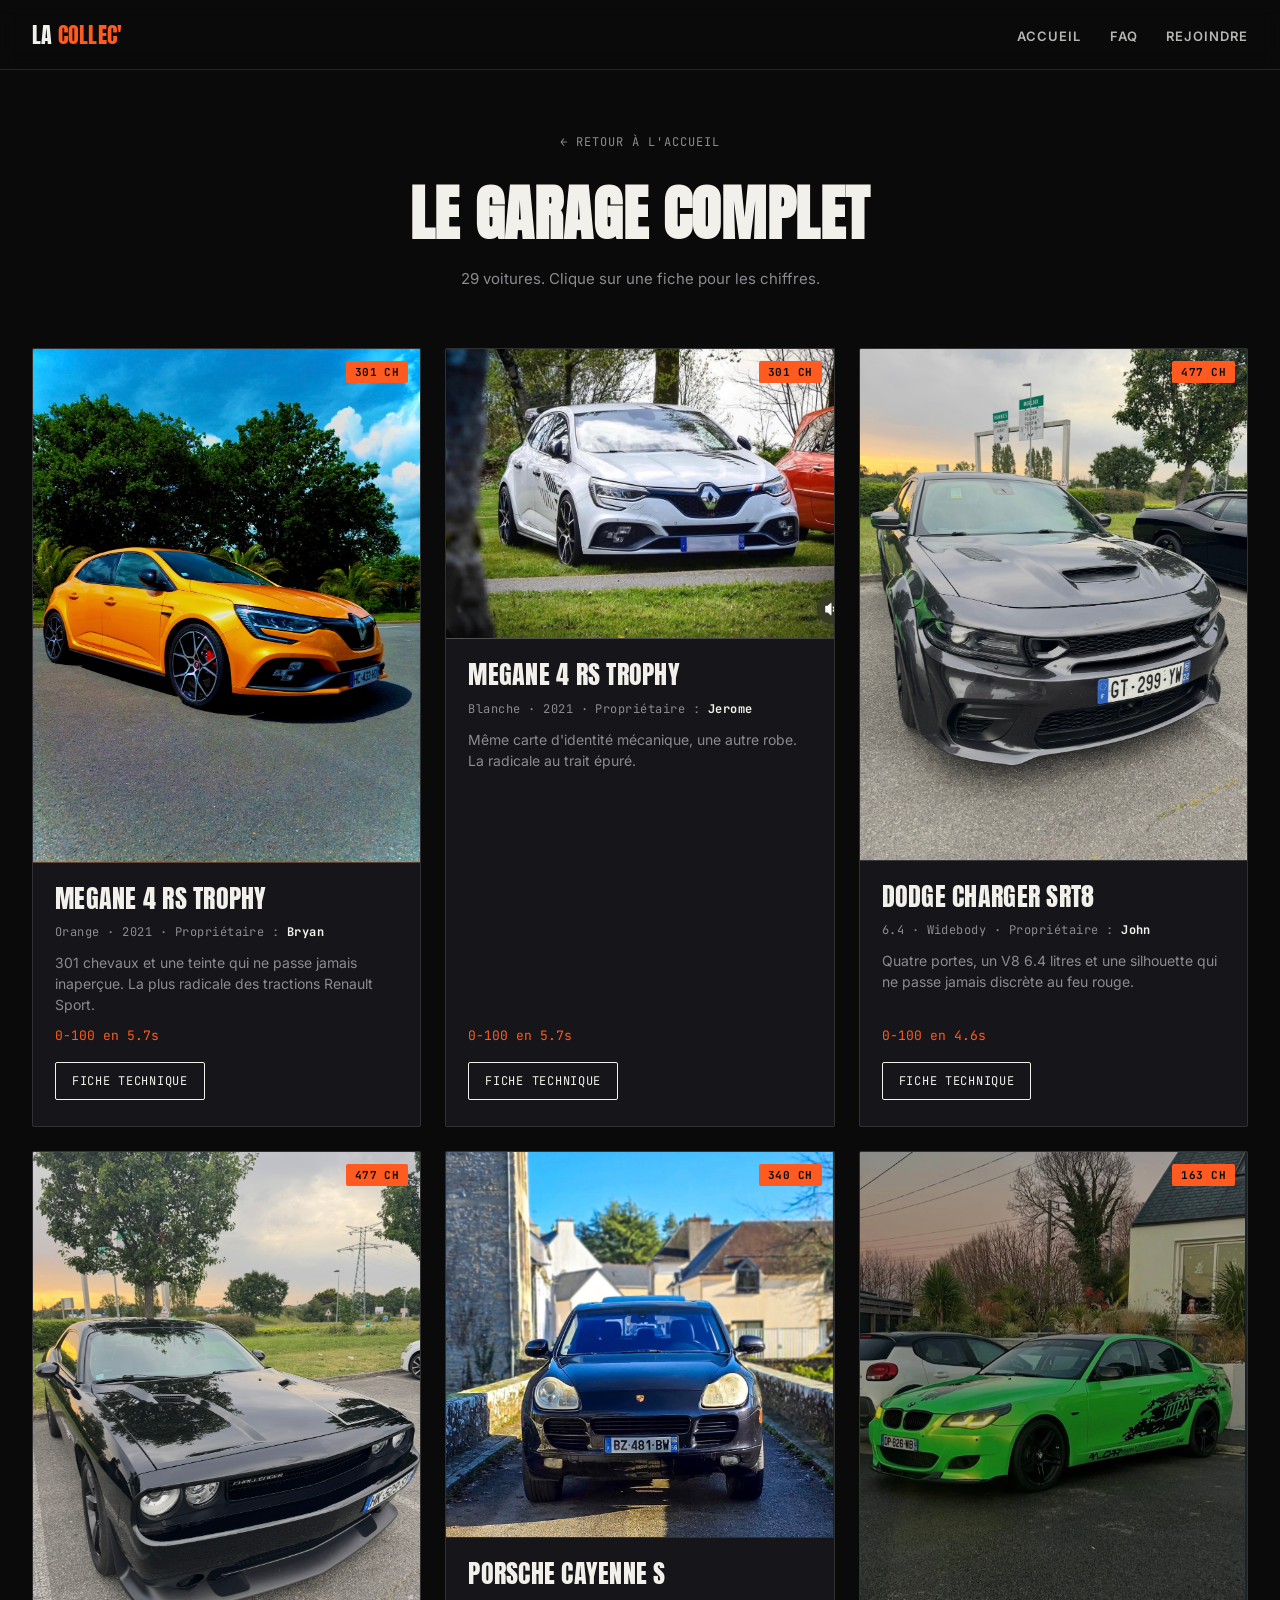
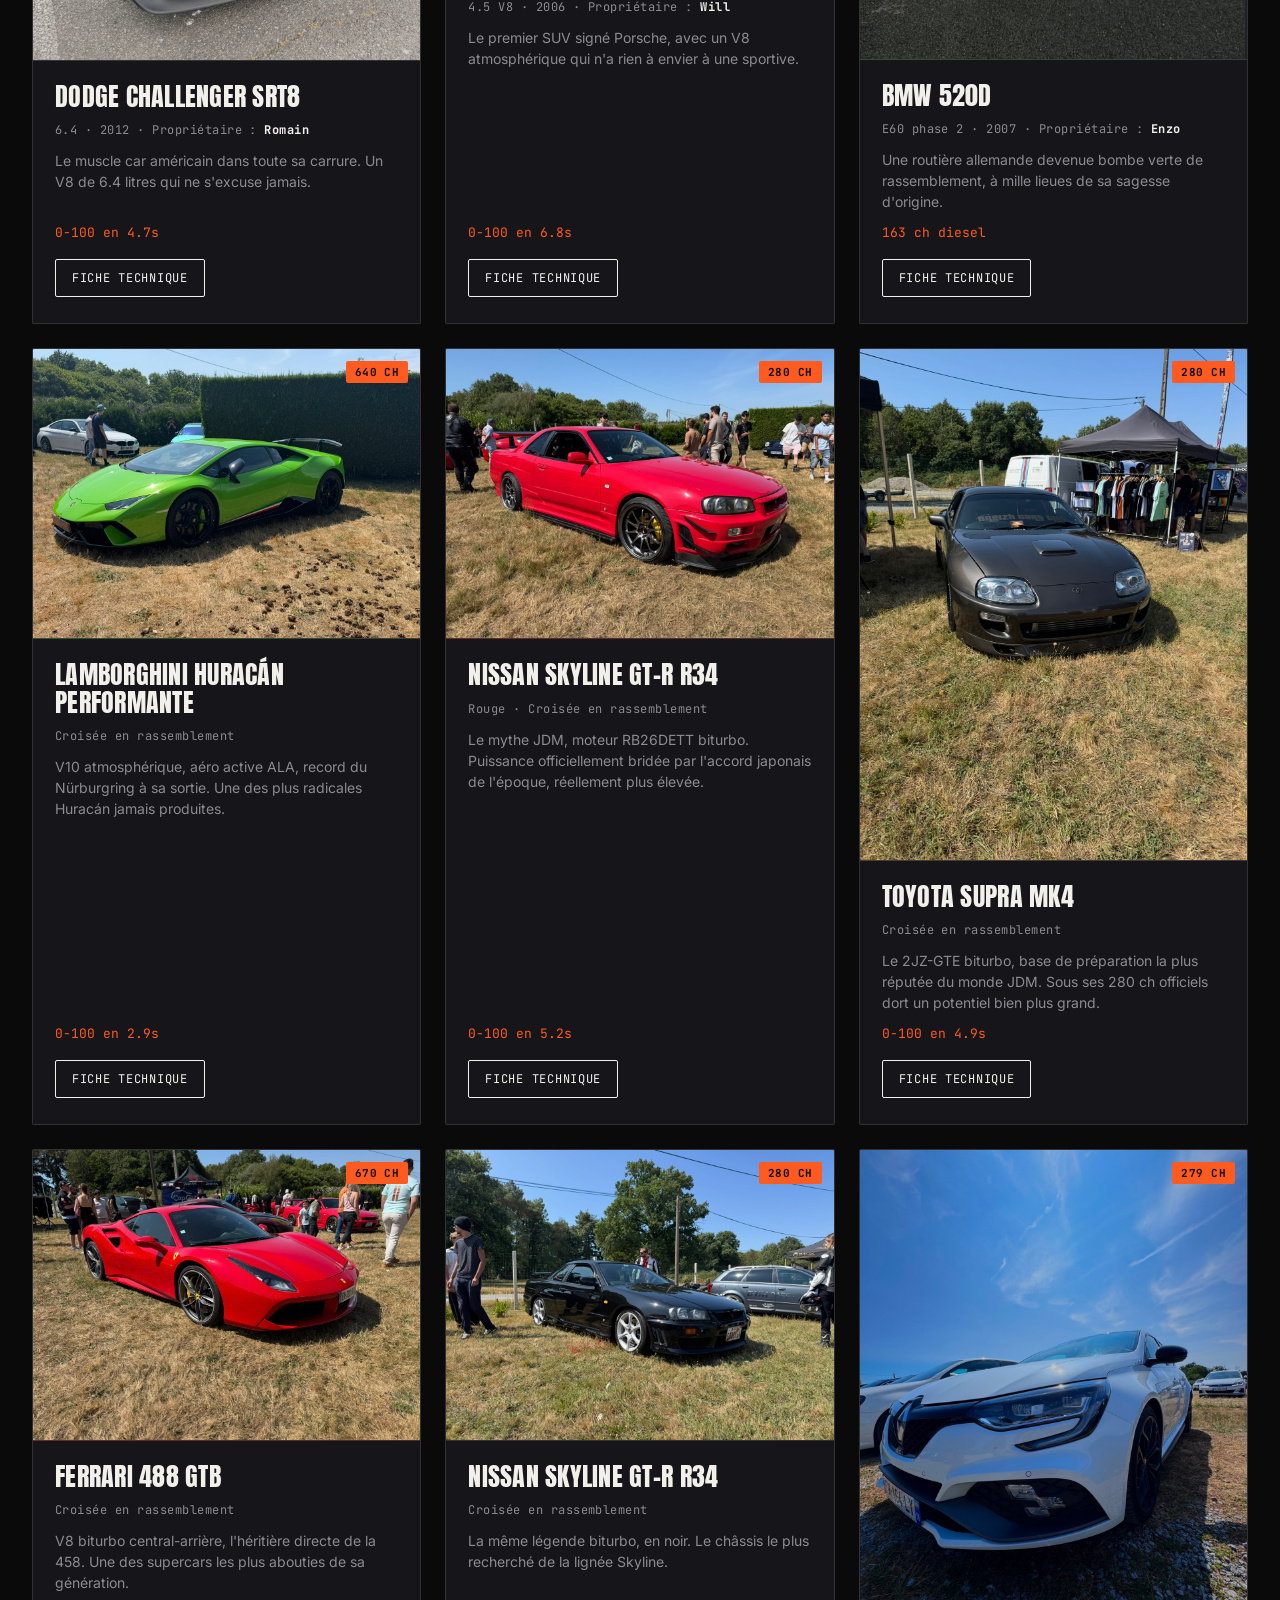
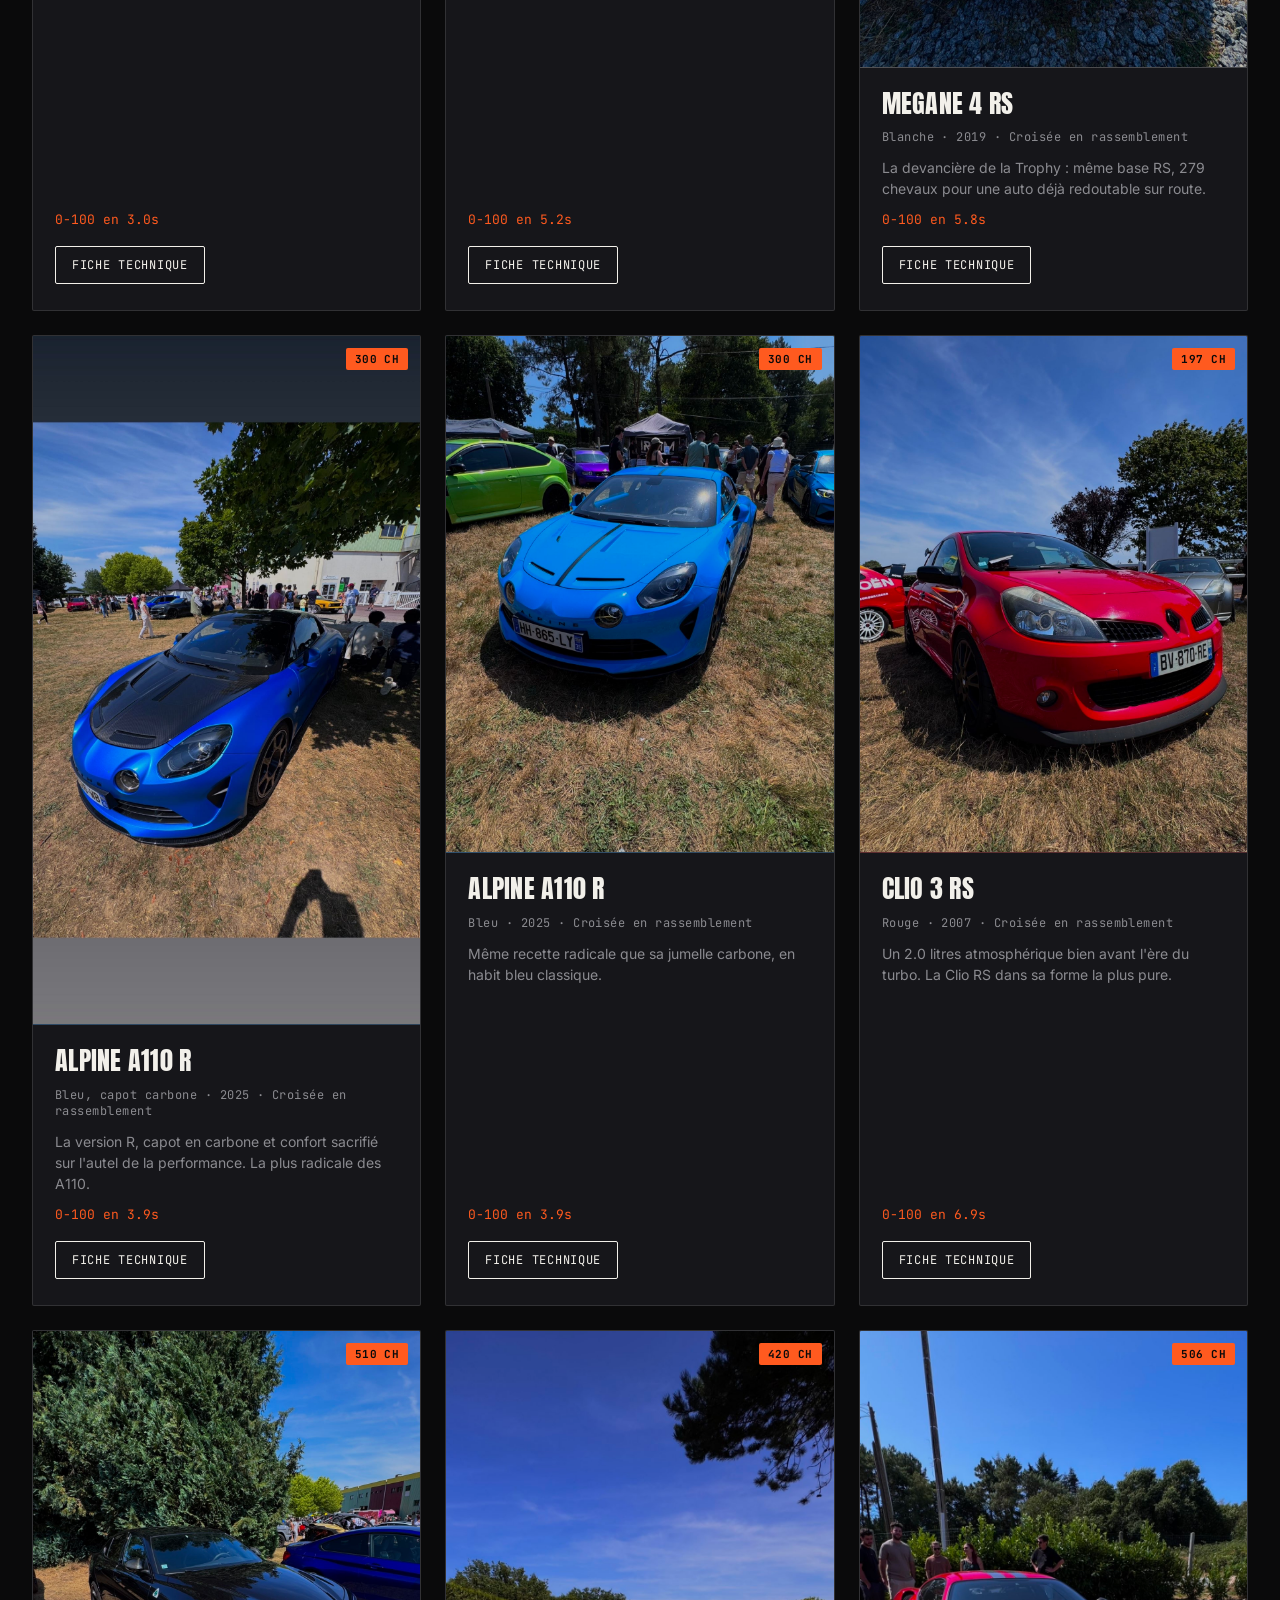
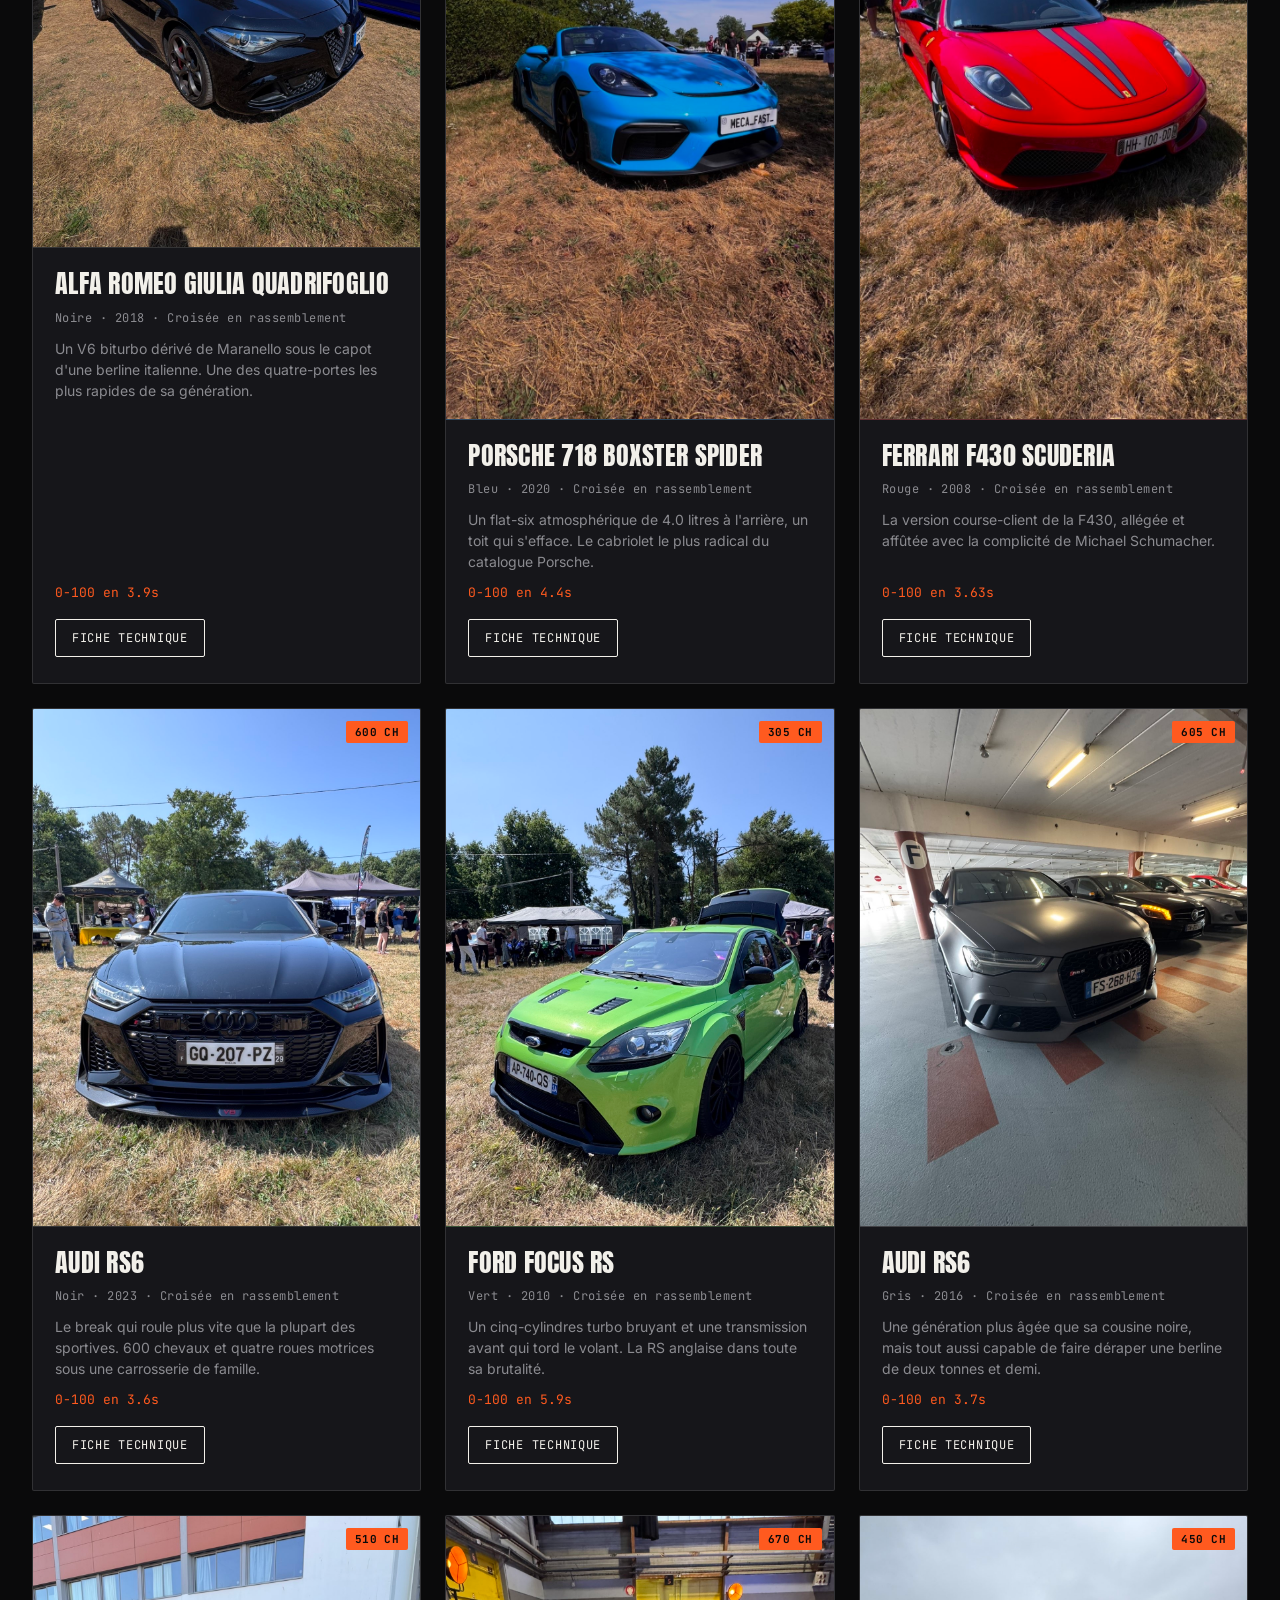
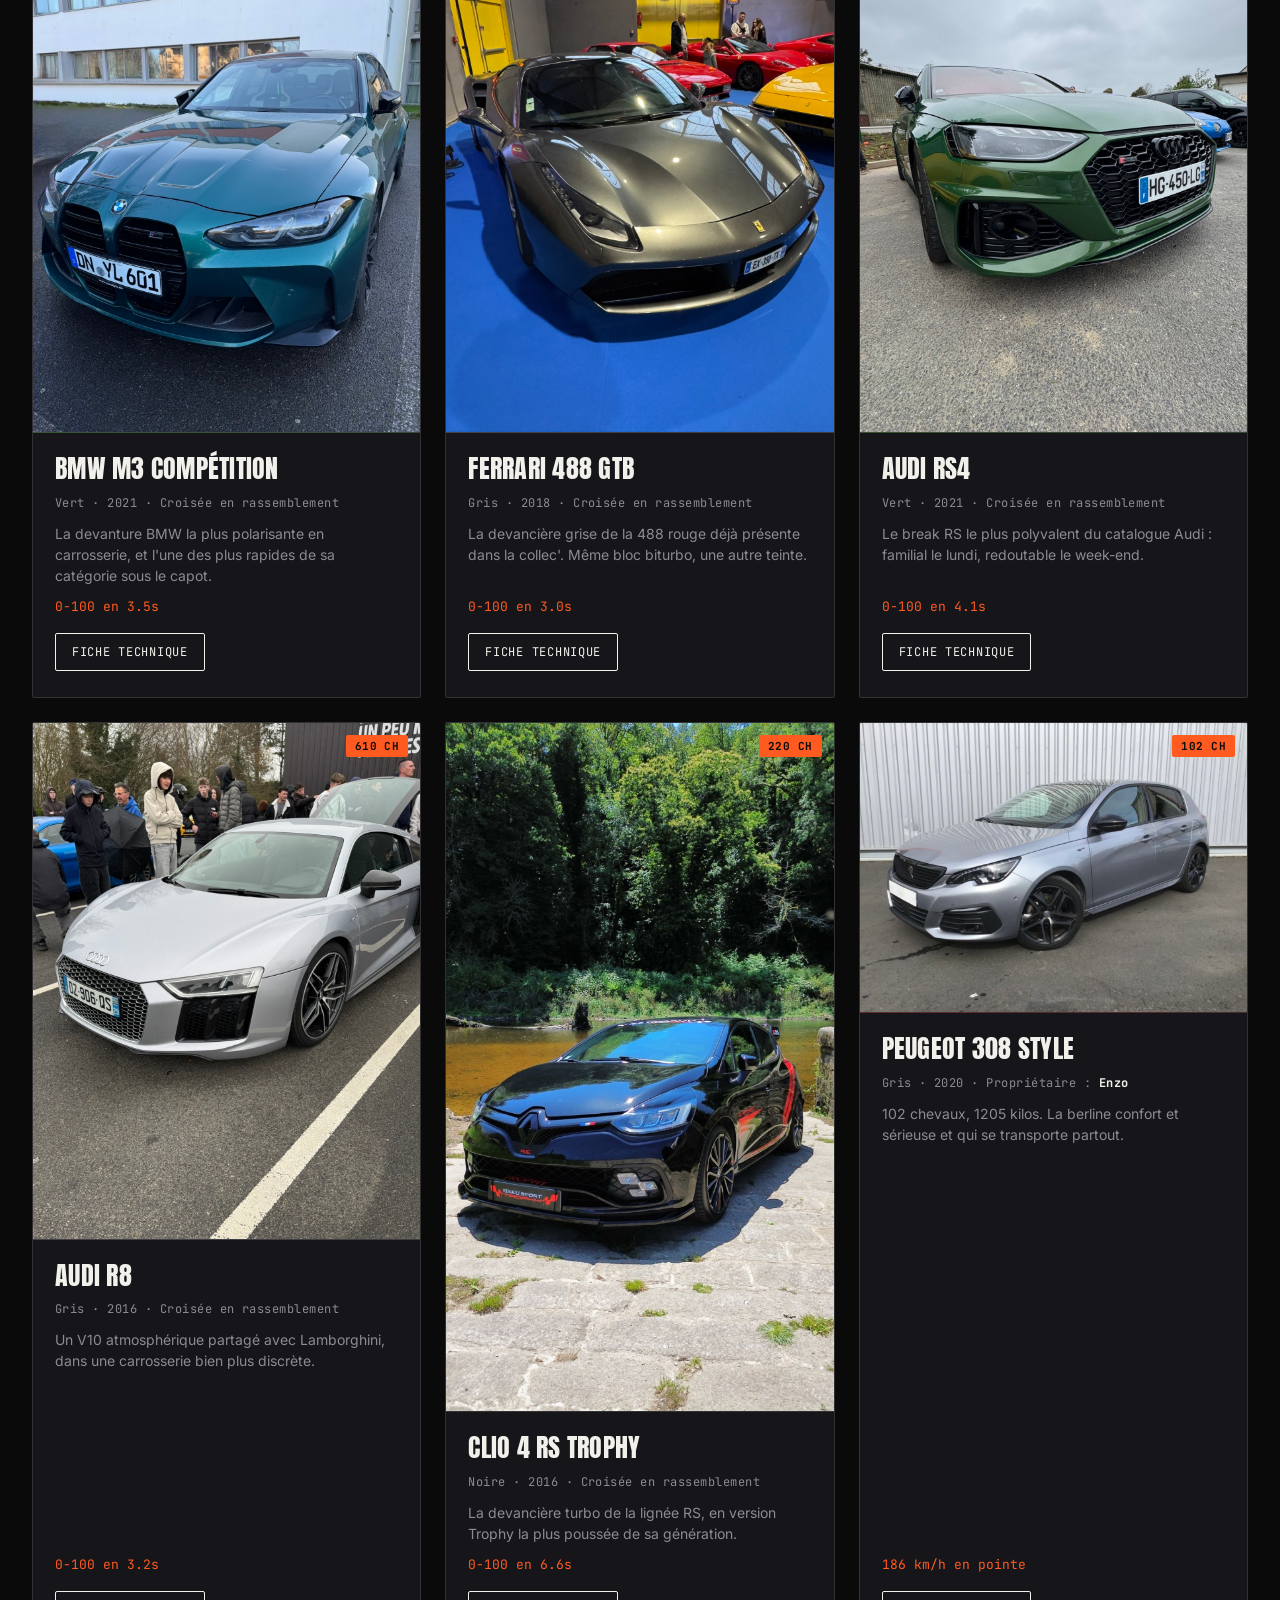
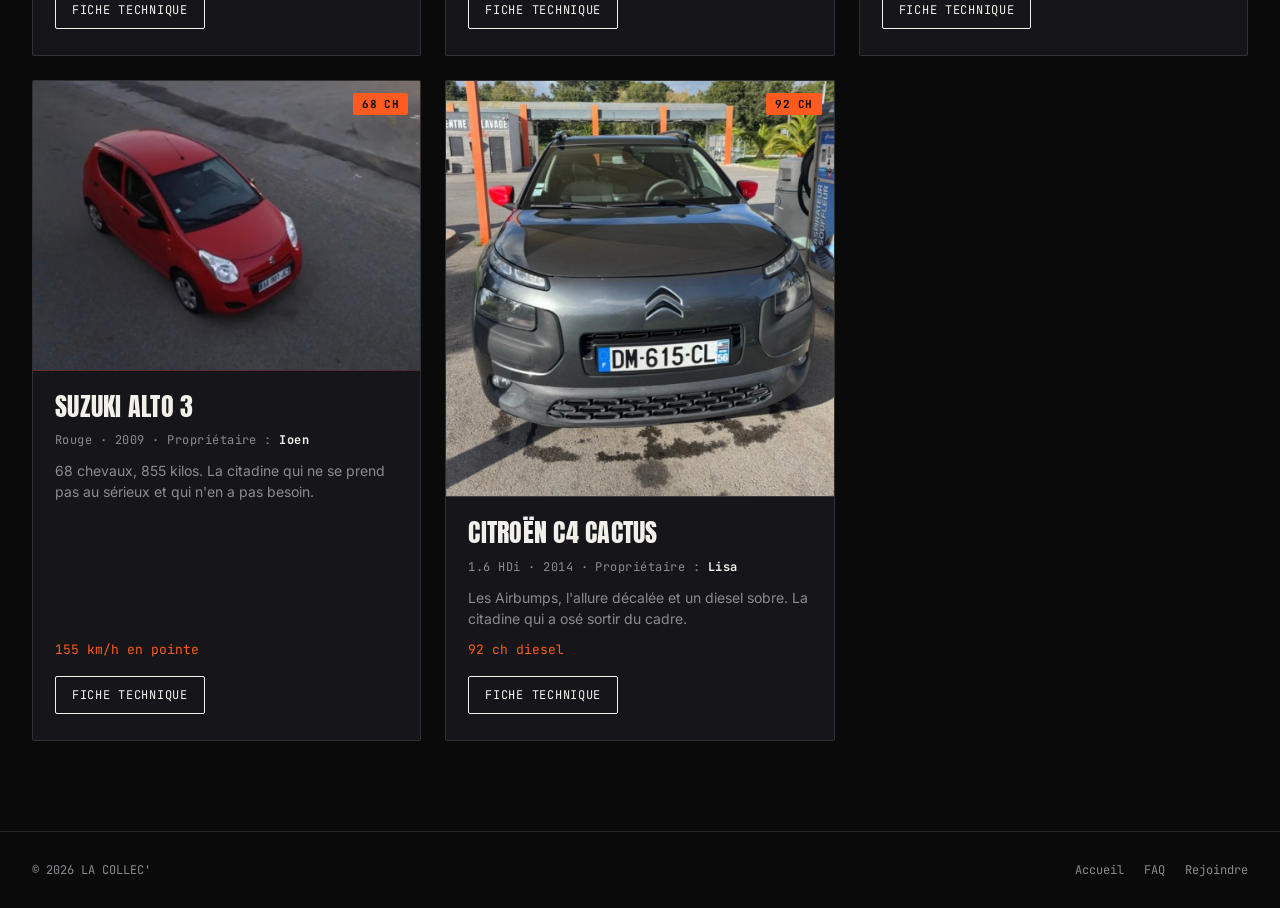
==== garage.html @ 105bc4f4 "Add files via upload" ====
<!DOCTYPE html>
<html lang="fr">
<head>
<meta charset="UTF-8">
<meta name="viewport" content="width=device-width, initial-scale=1.0">
<title>LA COLLEC' — Garage complet</title>
<style>
  @import url('https://fonts.googleapis.com/css2?family=Anton&family=Inter:wght@400;500;600;700;800&family=JetBrains+Mono:wght@400;600;700&display=swap');

  :root{
    --asphalt:#0a0a0b; --surface:#16161a; --ivory:#f2f0ea; --muted:#8b8b90;
    --orange:#ff5a1f; --plate-blue:#1b3e8c; --line: rgba(242,240,234,0.12);
  }
  *{box-sizing:border-box; margin:0; padding:0;}
  html{ scroll-behavior:smooth; }
  body{ background:var(--asphalt); color:var(--ivory); font-family:'Inter', sans-serif; overflow-x:hidden; }
  ::selection{ background:var(--orange); color:var(--asphalt); }
  .mono{ font-family:'JetBrains Mono', monospace; }
  .display{ font-family:'Anton', sans-serif; text-transform:uppercase; letter-spacing:0.01em; }

  /* NAV */
  .lc-nav{ position:sticky; top:0; z-index:50; display:flex; align-items:center; justify-content:space-between;
    padding:18px 32px; background:rgba(10,10,11,0.7); backdrop-filter:blur(10px); border-bottom:1px solid var(--line); }
  .lc-logo{ font-size:22px; font-family:'Anton', sans-serif; text-transform:uppercase; }
  .lc-logo span{ color:var(--orange); }
  .lc-links{ display:flex; gap:28px; list-style:none; }
  .lc-links a{ color:var(--ivory); text-decoration:none; font-size:13px; letter-spacing:0.08em;
    text-transform:uppercase; font-weight:600; opacity:0.75; transition:opacity .2s; }
  .lc-links a:hover{ opacity:1; color:var(--orange); }
  @media (max-width:680px){ .lc-links{ display:none; } }

  .lc-page-head{ padding:60px 32px 20px; text-align:center; }
  .lc-back-link{ color:var(--muted); text-decoration:none; font-size:12px; letter-spacing:0.08em; text-transform:uppercase; }
  .lc-back-link:hover{ color:var(--orange); }
  .lc-page-head h2{ font-size:clamp(34px,6vw,60px); margin-top:18px; }
  .lc-page-head p{ color:var(--muted); margin-top:10px; font-size:15px; }

  /* GRILLE */
  .lc-grid{ display:grid; grid-template-columns:repeat(auto-fill, minmax(300px,1fr)); gap:24px;
    padding:40px 32px 90px; max-width:1400px; margin:0 auto; }
  .lc-car{ border:1px solid var(--line); border-radius:2px; background:var(--surface); position:relative;
    overflow:hidden; display:flex; flex-direction:column; }
  .lc-car-photo{ aspect-ratio:4/3; width:100%; position:relative; display:flex; align-items:center; justify-content:center;
    border-bottom:1px solid var(--line); background:linear-gradient(160deg, var(--tint, #232327), #0d0d0f 85%); }
  .lc-car-photo img{ width:100%; height:100%; object-fit:cover; display:block; pointer-events:none; }
  .lc-car-photo .lc-placeholder-icon{ opacity:0.35; width:34%; pointer-events:none; }
  .lc-car-photo .lc-photo-hint{ position:absolute; bottom:10px; left:10px; font-size:10px;
    font-family:'JetBrains Mono', monospace; letter-spacing:0.05em; color:rgba(242,240,234,0.45);
    background:rgba(0,0,0,0.4); padding:3px 7px; border-radius:2px; }
  .lc-car-badge{ position:absolute; top:12px; right:12px; font-family:'JetBrains Mono', monospace; font-size:11px;
    font-weight:700; background:var(--orange); color:var(--asphalt); padding:4px 9px; border-radius:2px; letter-spacing:0.04em; }
  .lc-car-body{ padding:22px 22px 26px; display:flex; flex-direction:column; gap:12px; flex:1; }
  .lc-car-name{ font-size:26px; line-height:1.05; }
  .lc-car-owner{ font-family:'JetBrains Mono', monospace; font-size:12px; color:var(--muted); letter-spacing:0.04em; }
  .lc-car-owner b{ color:var(--ivory); font-weight:700; }
  .lc-car-desc{ font-size:14px; color:var(--muted); line-height:1.5; flex:1; }
  .lc-car-stat{ font-family:'JetBrains Mono', monospace; font-size:13px; color:var(--orange); }
  .lc-car-btn{ margin-top:6px; align-self:flex-start; background:none; border:1px solid var(--ivory); color:var(--ivory);
    font-family:'JetBrains Mono', monospace; font-size:12px; letter-spacing:0.06em; padding:10px 16px; border-radius:2px;
    cursor:pointer; text-transform:uppercase; transition:all .2s; }
  .lc-car-btn:hover{ background:var(--orange); border-color:var(--orange); color:var(--asphalt); }

  /* FOOTER */
  .lc-footer{ padding:30px 32px; display:flex; justify-content:space-between; align-items:center;
    border-top:1px solid var(--line); font-size:12px; color:var(--muted); font-family:'JetBrains Mono', monospace;
    flex-wrap:wrap; gap:10px; }
  .lc-footer a{ color:var(--muted); text-decoration:none; }
  .lc-footer a:hover{ color:var(--orange); }
  .lc-footer-links{ display:flex; gap:20px; }

  /* MODAL = <dialog> natif */
  dialog.lc-modal{ position:fixed; top:50%; left:50%; transform:translate(-50%, -50%); margin:0;
    background:var(--ivory); color:var(--asphalt); width:min(460px, calc(100vw - 40px)); max-height:calc(100vh - 40px);
    overflow:hidden; border:none; border-radius:4px; padding:0; box-shadow:0 30px 80px rgba(0,0,0,0.5);
    font-family:'JetBrains Mono', monospace; }
  dialog.lc-modal::backdrop{ background:rgba(4,4,5,0.86); backdrop-filter:blur(4px); }
  .lc-modal-band{ background:var(--plate-blue); color:#fff; padding:10px 18px; display:flex; justify-content:space-between;
    align-items:center; font-size:11px; letter-spacing:0.08em; }
  .lc-modal-head{ padding:22px 22px 14px; border-bottom:2px dashed rgba(10,10,11,0.2); position:relative; }
  .lc-modal-head .lc-modal-name{ font-family:'Anton', sans-serif; text-transform:uppercase; font-size:26px; line-height:1.05; }
  .lc-modal-head .lc-modal-owner{ font-size:12px; margin-top:8px; color:rgba(10,10,11,0.6); }
  .lc-modal-head .lc-modal-owner b{ color:var(--asphalt); }
  .lc-modal-close{ position:absolute; top:14px; right:14px; background:none; border:none; font-size:22px;
    cursor:pointer; color:#fff; line-height:1; }
  .lc-modal-close-form{ position:absolute; top:0; right:0; margin:0; padding:0; }
  .lc-modal-specs{ padding:18px 22px 22px; display:flex; flex-direction:column; }
  .lc-spec-row{ display:flex; justify-content:space-between; padding:9px 0; border-bottom:1px solid rgba(10,10,11,0.12); font-size:13px; }
  .lc-spec-row span:first-child{ color:rgba(10,10,11,0.55); }
  .lc-spec-row span:last-child{ font-weight:700; text-align:right; }
  .lc-modal-stamp{ display:flex; align-items:center; gap:10px; padding:14px 22px 22px; font-size:10.5px;
    color:rgba(10,10,11,0.45); letter-spacing:0.06em; }
  .lc-modal-stamp .lc-seal{ width:38px; height:38px; border:2px solid var(--orange); border-radius:50%; display:flex;
    align-items:center; justify-content:center; color:var(--orange); font-size:9px; font-weight:700; text-align:center;
    flex-shrink:0; transform:rotate(-14deg); }
</style>
</head>
<body>

<nav class="lc-nav">
  <div class="lc-logo display">LA <span>COLLEC'</span></div>
  <ul class="lc-links">
    <li><a href="index.html">Accueil</a></li>
    <li><a href="index.html#faq">FAQ</a></li>
    <li><a href="index.html#join">Rejoindre</a></li>
  </ul>
</nav>

<div class="lc-page-head">
  <a href="index.html" class="lc-back-link mono">← Retour à l'accueil</a>
  <h2 class="display">Le garage complet</h2>
  <p>29 voitures. Clique sur une fiche pour les chiffres.</p>
</div>

<div class="lc-grid">

  <!--
    ========================================================================
    COMMENT AJOUTER UNE VOITURE :
    1. Sélectionne tout le bloc ci-dessous, de <div class="lc-car"> à </dialog> inclus
       (c'est le premier bloc, la Dodge Challenger).
    2. Colle-le n'importe où dans cette grille (avant ou après un autre bloc).
    3. Change le texte : nom, couleur/année, propriétaire (ou enlève la ligne
       "Propriétaire" si la voiture n'appartient à personne en particulier),
       description, chiffre clé, et toutes les lignes de la fiche technique.
    4. Donne un ID UNIQUE à la nouvelle <dialog> (ex: modal-ma-nouvelle-voiture)
       et mets à jour le "onclick" du bouton "Fiche technique" avec ce même ID.
    5. Choisis une couleur de fond (--tint) façon nuance de la teinte de la voiture,
       ex: --tint:#1a1a1c pour du noir, --tint:#4a1216 pour du rouge, etc.
    6. Pour la photo : convertis-la en base64 (par exemple sur un site comme base64-image.de,
       ou demande à Claude de le faire pour toi) et colle le résultat dans le src, comme ceci :
       <img src="[data-uri]" alt="Nom de la voiture" ...>
       Peu importe l'extension exacte (.jpg/.JPG/.png...), le site la retrouve seule.
    ========================================================================
  -->

  <div class="lc-car">
    <div class="lc-car-photo" style="--tint:#5a2a12">
      <img src="[data-uri]" alt="Megane 4 RS Trophy Orange" onerror="this.style.display='none'; this.nextElementSibling.style.display='block';">
      <svg class="lc-placeholder-icon" style="display:none" viewBox="0 0 64 40" fill="none" xmlns="http://www.w3.org/2000/svg">
        <path d="M4 26 L10 12 Q13 7 20 7 H44 Q51 7 54 12 L60 26 V32 H4 Z" stroke="#f2f0ea" stroke-width="2" fill="none"/>
        <circle cx="16" cy="32" r="5" stroke="#f2f0ea" stroke-width="2"/><circle cx="48" cy="32" r="5" stroke="#f2f0ea" stroke-width="2"/>
      </svg>
      <div class="lc-car-badge">301 CH</div>
    </div>
    <div class="lc-car-body">
      <div class="lc-car-name display">Megane 4 RS Trophy</div>
      <div class="lc-car-owner mono">Orange · 2021 · Propriétaire : <b>Bryan</b></div>
      <div class="lc-car-desc">301 chevaux et une teinte qui ne passe jamais inaperçue. La plus radicale des tractions Renault Sport.</div>
      <div class="lc-car-stat">0-100 en 5.7s</div>
      <button class="lc-car-btn" onclick="document.getElementById('modal-megane-orange').showModal()">Fiche technique</button>
    </div>
  </div>
  <dialog class="lc-modal" id="modal-megane-orange">
    <div class="lc-modal-band"><span>LA COLLEC' · FICHE</span><span>301 CH</span></div>
    <div class="lc-modal-head">
      <form method="dialog" class="lc-modal-close-form"><button class="lc-modal-close" type="submit">&times;</button></form>
      <div class="lc-modal-name">Megane 4 RS Trophy</div>
      <div class="lc-modal-owner">Orange · 2021 — Propriétaire : <b>Bryan</b></div>
    </div>
    <div class="lc-modal-specs">
      <div class="lc-spec-row"><span>Moteur</span><span>1.8L TCe turbo</span></div>
      <div class="lc-spec-row"><span>Puissance</span><span>301 ch</span></div>
      <div class="lc-spec-row"><span>Couple</span><span>420 Nm</span></div>
      <div class="lc-spec-row"><span>0-100 km/h</span><span>5.7 s</span></div>
      <div class="lc-spec-row"><span>Vitesse max</span><span>260 km/h</span></div>
      <div class="lc-spec-row"><span>Poids</span><span>1419 kg</span></div>
      <div class="lc-spec-row"><span>Boîte</span><span>EDC / manuelle</span></div>
      <div class="lc-spec-row"><span>Génération</span><span>4ᵉ gen, phase 2</span></div>
    </div>
    <div class="lc-modal-stamp"><div class="lc-seal">LA<br>COLLEC'</div><span>Données indicatives, issues des fiches constructeur.</span></div>
  </dialog>

  <div class="lc-car">
    <div class="lc-car-photo" style="--tint:#3a3a3f">
      <img src="[data-uri]" alt="Megane 4 RS Trophy Blanche" onerror="this.style.display='none'; this.nextElementSibling.style.display='block';">
      <svg class="lc-placeholder-icon" style="display:none" viewBox="0 0 64 40" fill="none" xmlns="http://www.w3.org/2000/svg">
        <path d="M4 26 L10 12 Q13 7 20 7 H44 Q51 7 54 12 L60 26 V32 H4 Z" stroke="#f2f0ea" stroke-width="2" fill="none"/>
        <circle cx="16" cy="32" r="5" stroke="#f2f0ea" stroke-width="2"/><circle cx="48" cy="32" r="5" stroke="#f2f0ea" stroke-width="2"/>
      </svg>
      <div class="lc-car-badge">301 CH</div>
    </div>
    <div class="lc-car-body">
      <div class="lc-car-name display">Megane 4 RS Trophy</div>
      <div class="lc-car-owner mono">Blanche · 2021 · Propriétaire : <b>Jerome</b></div>
      <div class="lc-car-desc">Même carte d'identité mécanique, une autre robe. La radicale au trait épuré.</div>
      <div class="lc-car-stat">0-100 en 5.7s</div>
      <button class="lc-car-btn" onclick="document.getElementById('modal-megane-blanche').showModal()">Fiche technique</button>
    </div>
  </div>
  <dialog class="lc-modal" id="modal-megane-blanche">
    <div class="lc-modal-band"><span>LA COLLEC' · FICHE</span><span>301 CH</span></div>
    <div class="lc-modal-head">
      <form method="dialog" class="lc-modal-close-form"><button class="lc-modal-close" type="submit">&times;</button></form>
      <div class="lc-modal-name">Megane 4 RS Trophy</div>
      <div class="lc-modal-owner">Blanche · 2021 — Propriétaire : <b>Jerome</b></div>
    </div>
    <div class="lc-modal-specs">
      <div class="lc-spec-row"><span>Moteur</span><span>1.8L TCe turbo</span></div>
      <div class="lc-spec-row"><span>Puissance</span><span>301 ch</span></div>
      <div class="lc-spec-row"><span>Couple</span><span>420 Nm</span></div>
      <div class="lc-spec-row"><span>0-100 km/h</span><span>5.7 s</span></div>
      <div class="lc-spec-row"><span>Vitesse max</span><span>260 km/h</span></div>
      <div class="lc-spec-row"><span>Poids</span><span>1419 kg</span></div>
      <div class="lc-spec-row"><span>Boîte</span><span>EDC / manuelle</span></div>
      <div class="lc-spec-row"><span>Génération</span><span>4ᵉ gen, phase 2</span></div>
    </div>
    <div class="lc-modal-stamp"><div class="lc-seal">LA<br>COLLEC'</div><span>Données indicatives, issues des fiches constructeur.</span></div>
  </dialog>

  <div class="lc-car">
    <div class="lc-car-photo" style="--tint:#202024">
      <img src="[data-uri]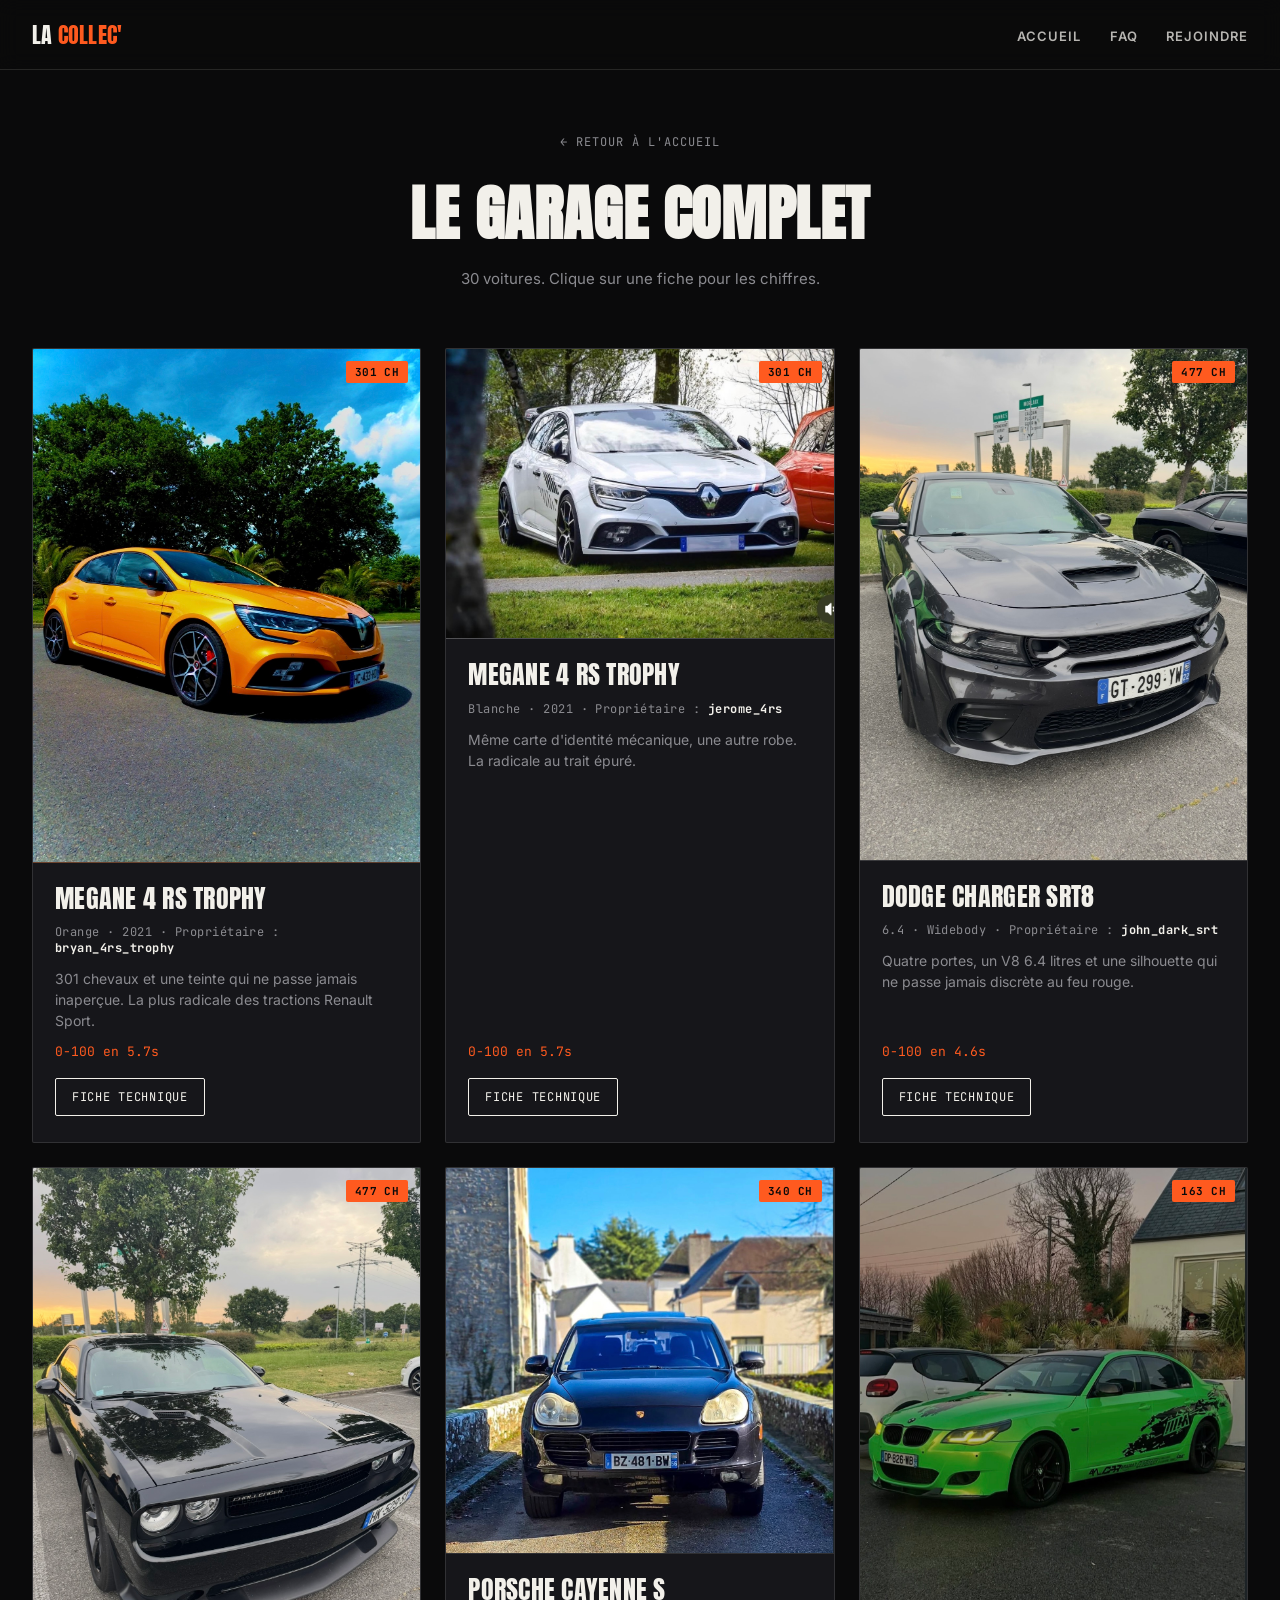
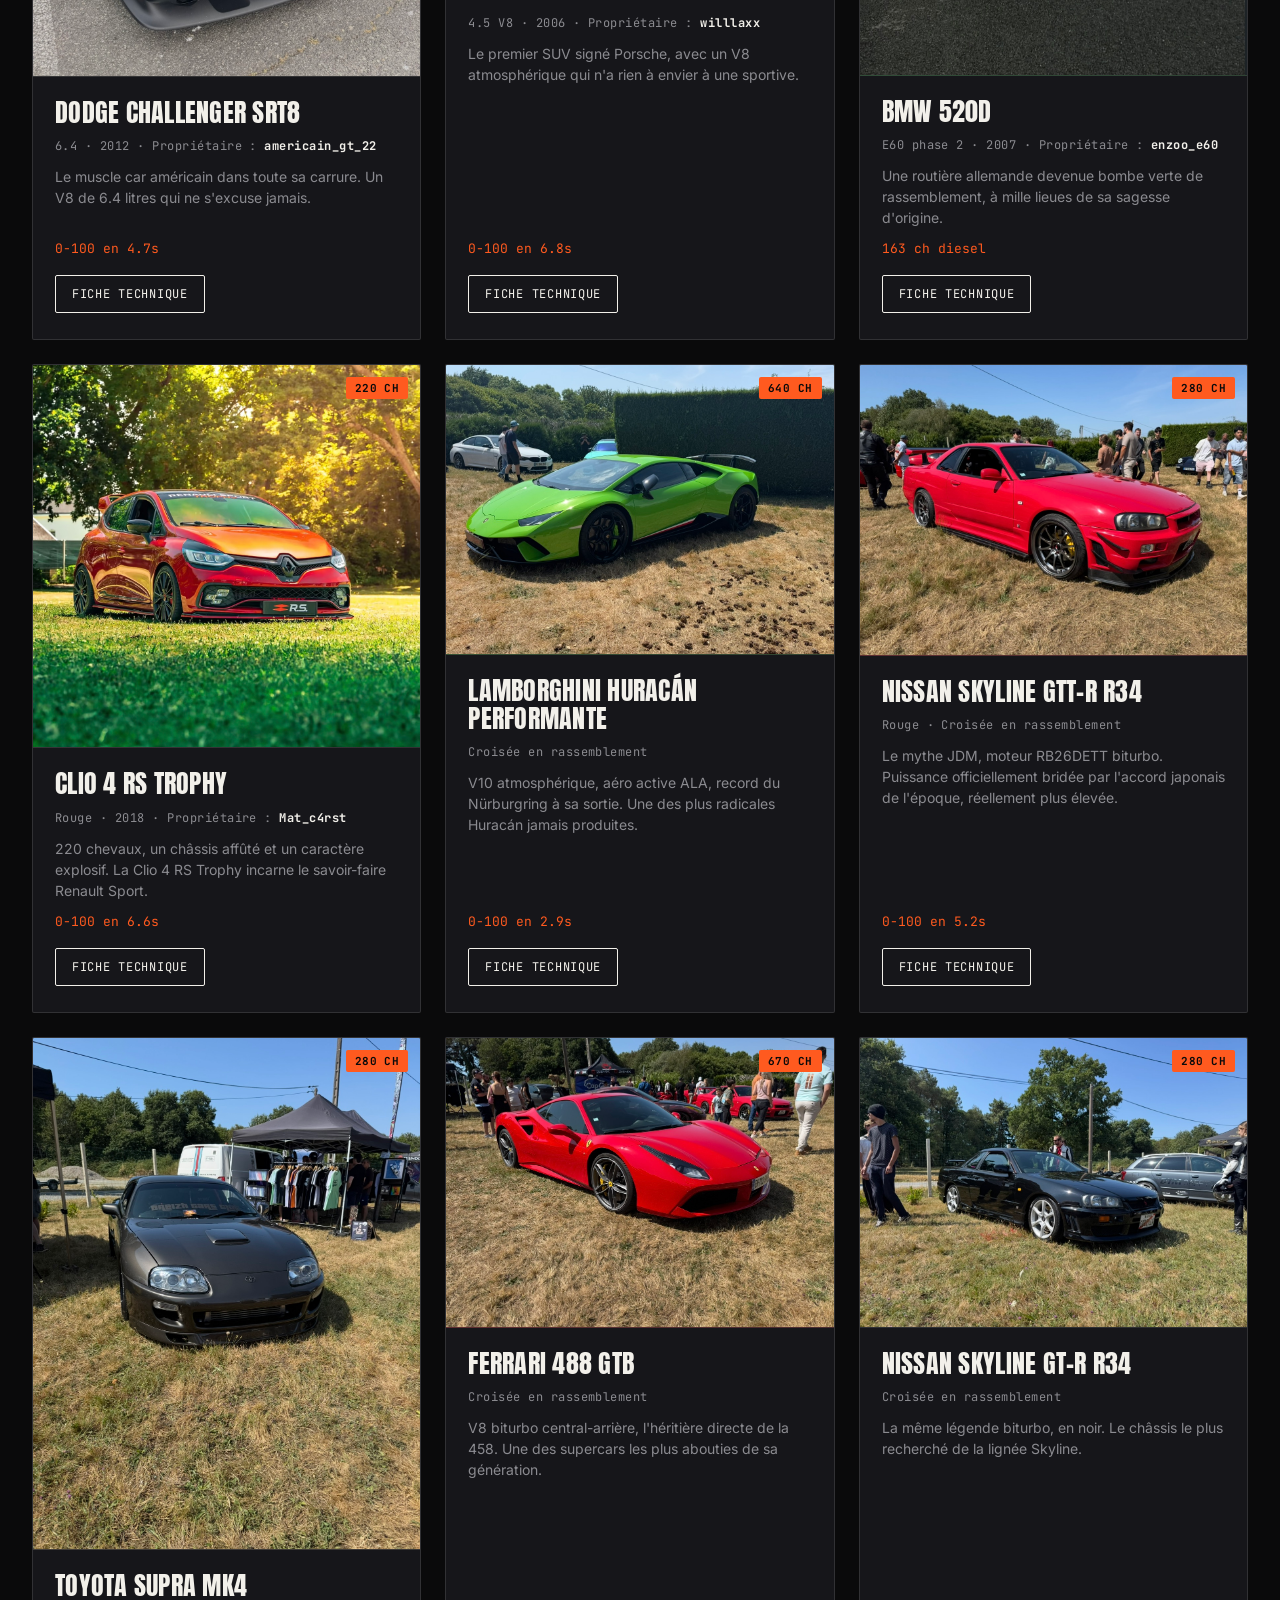
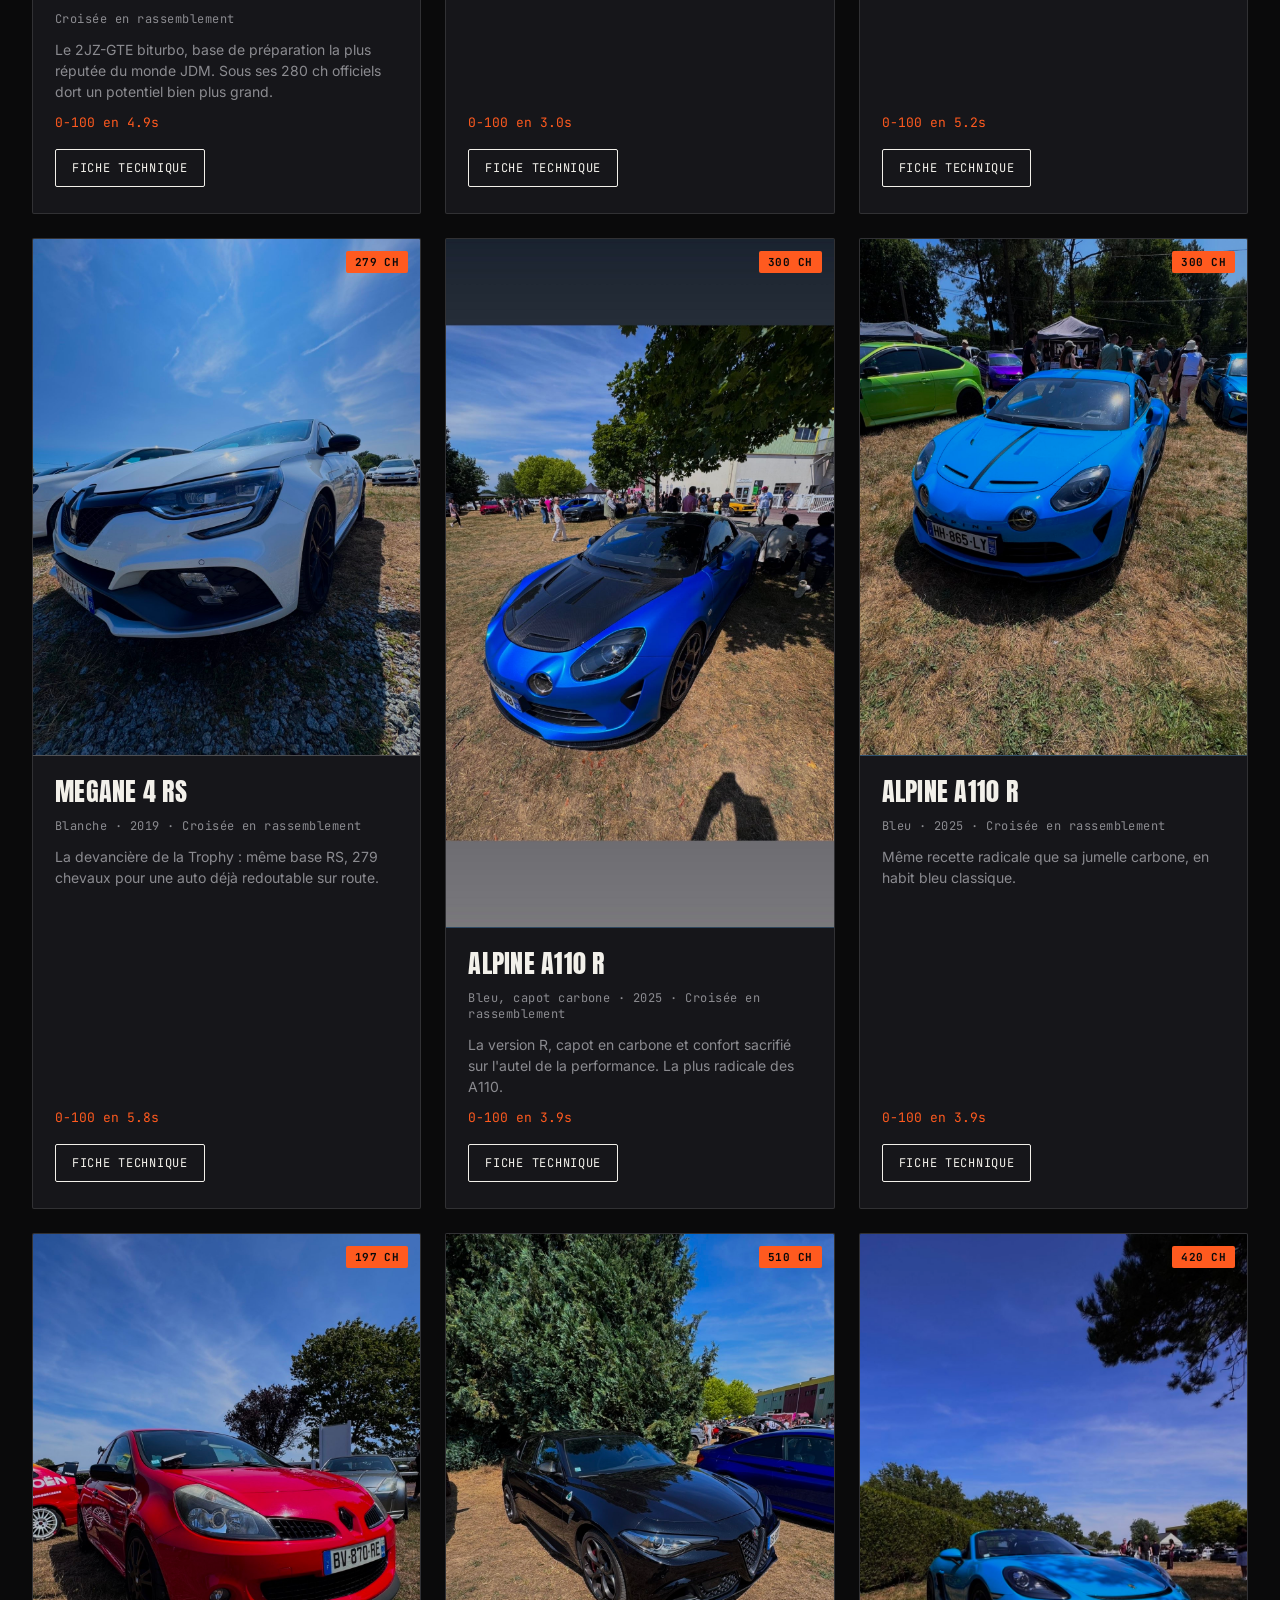
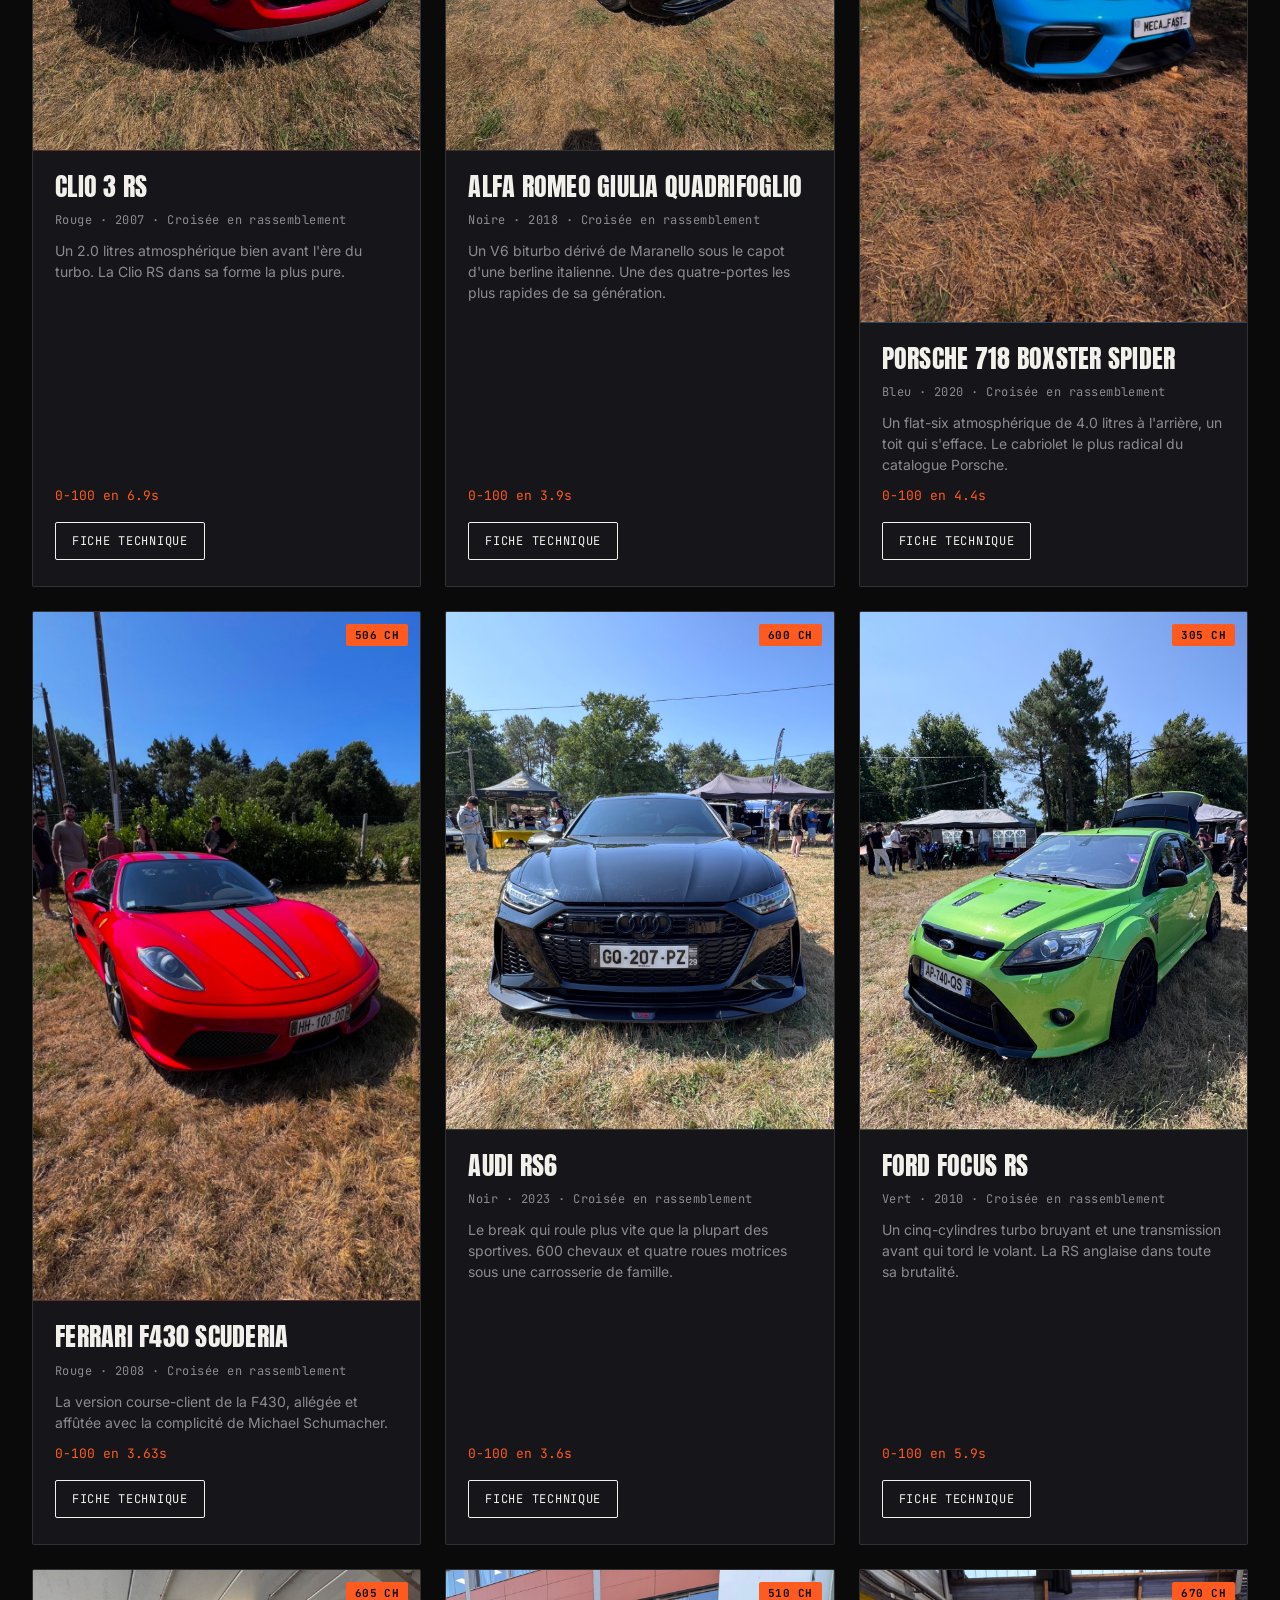
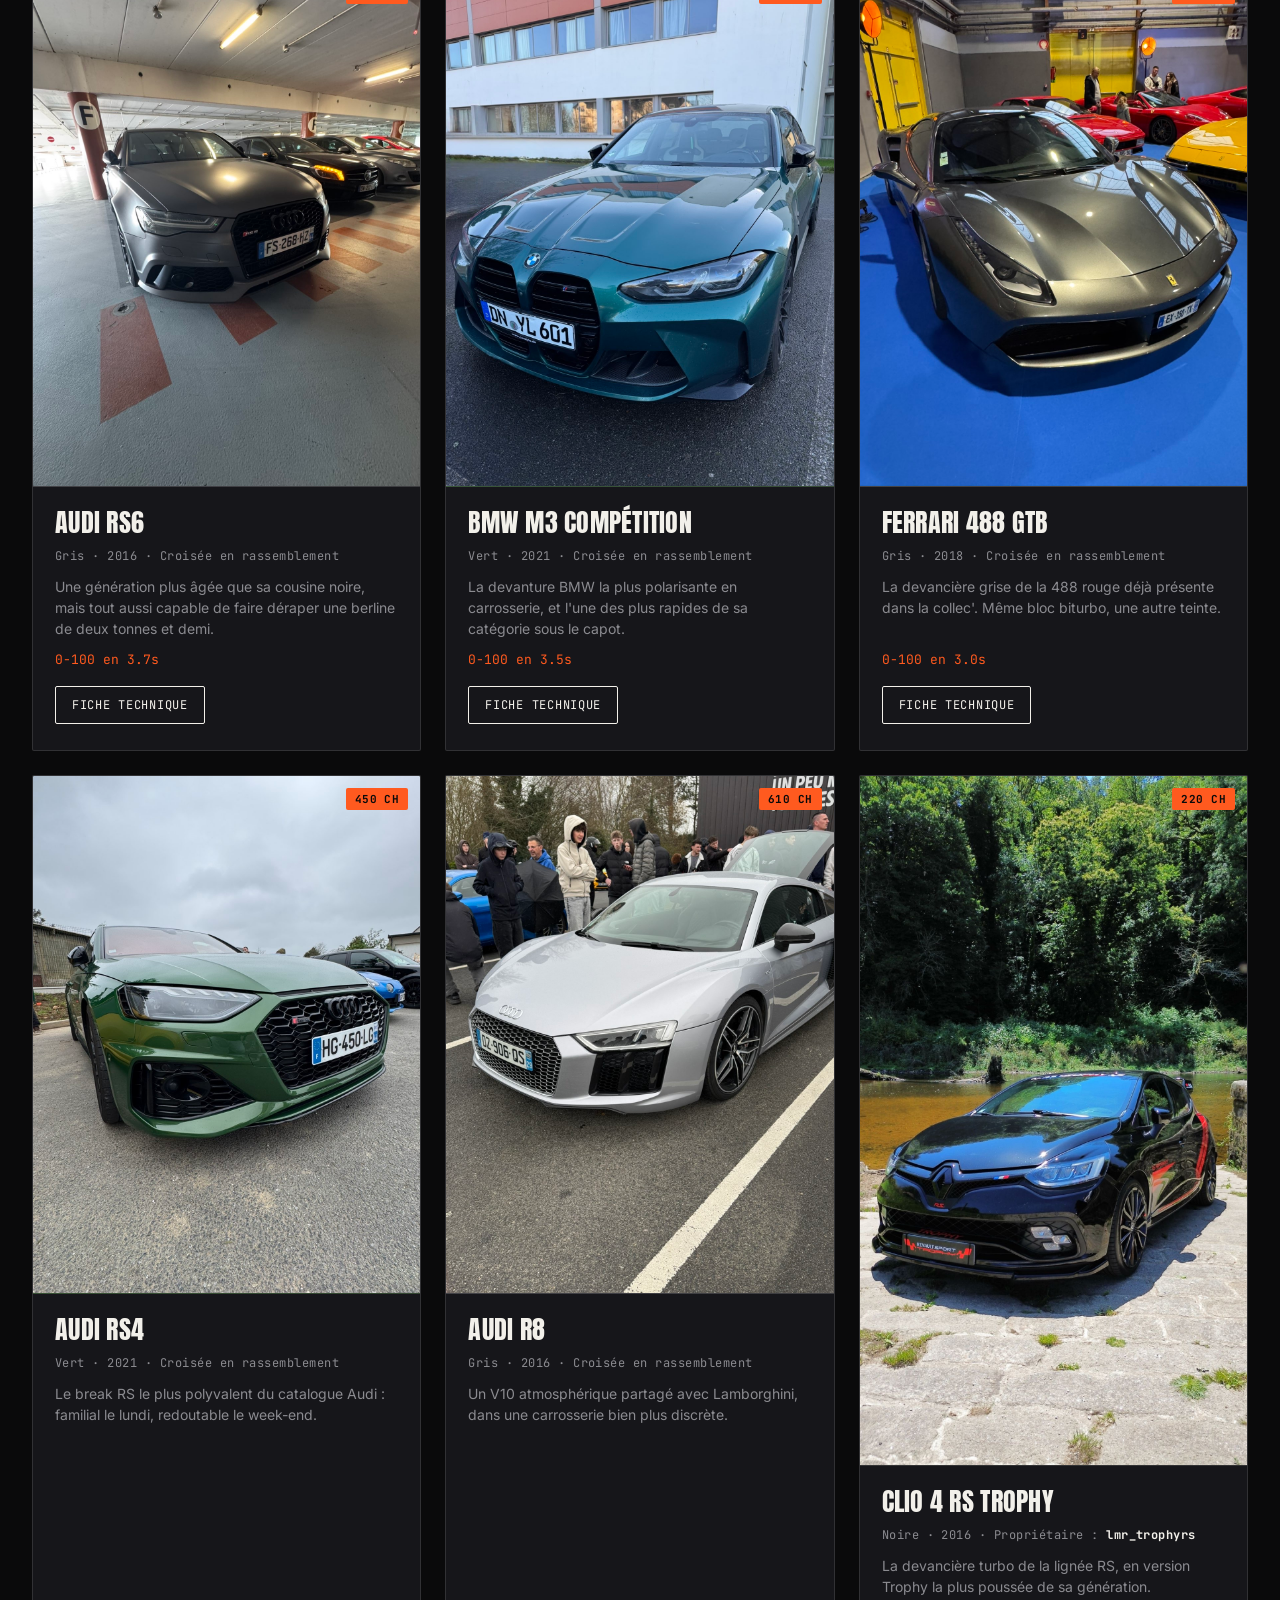
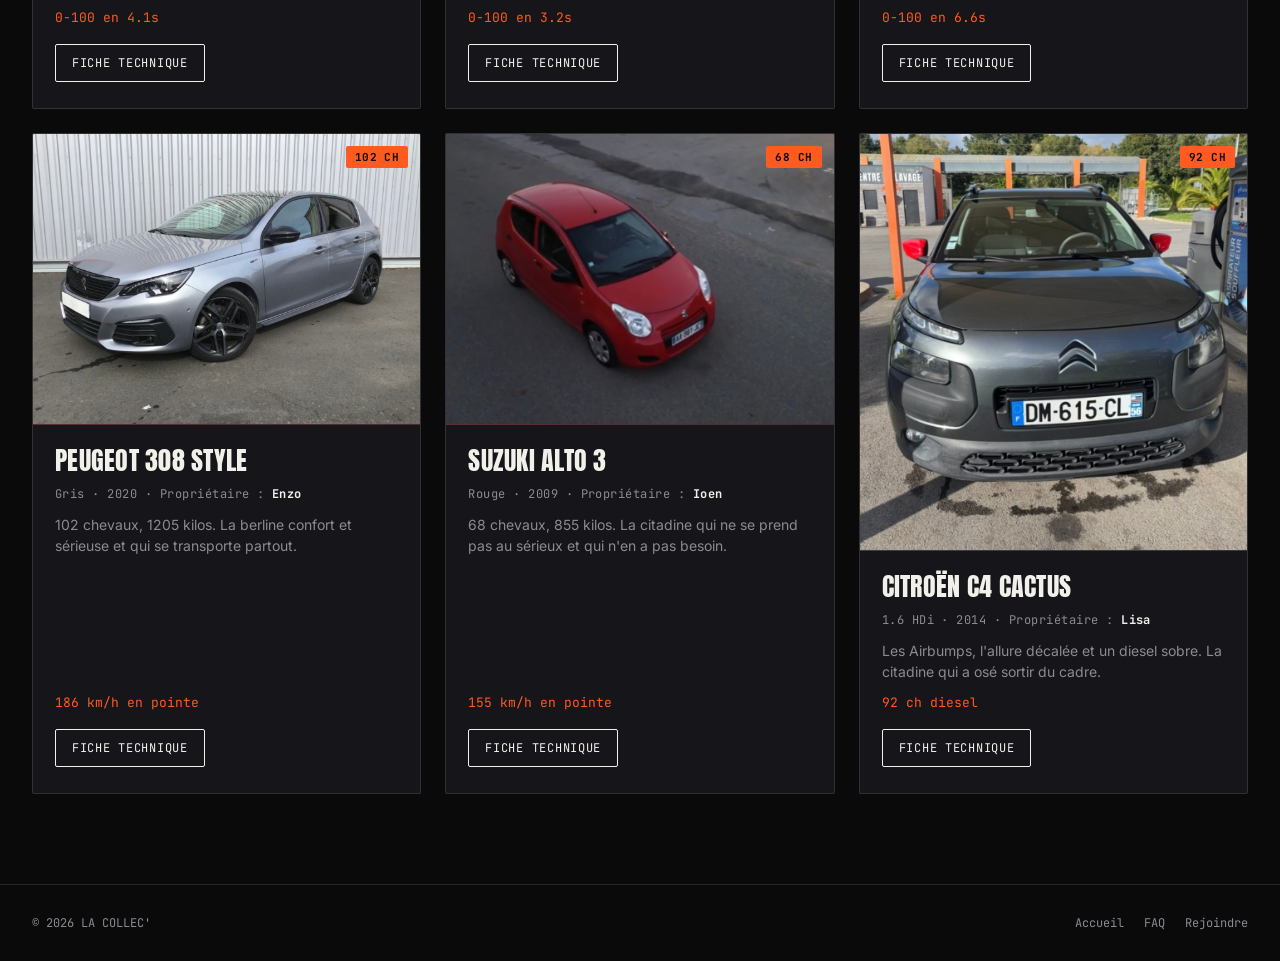
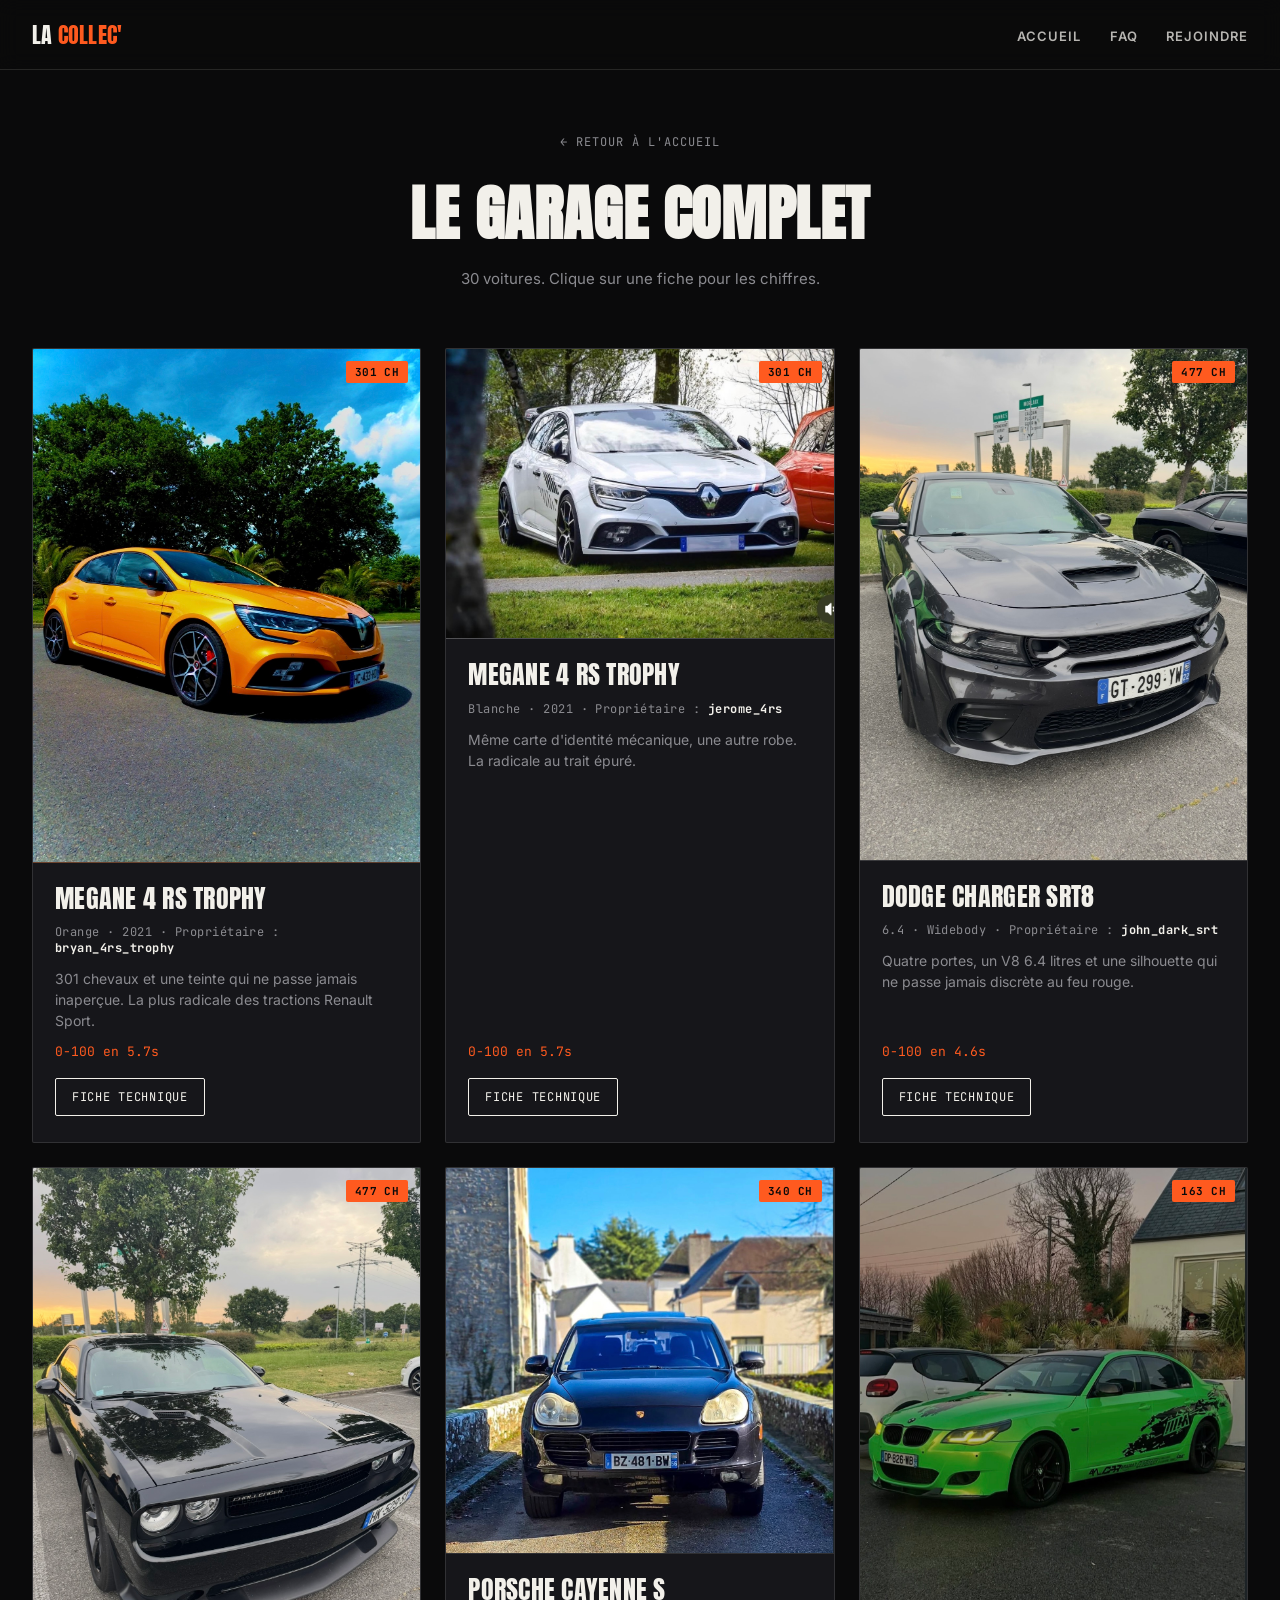
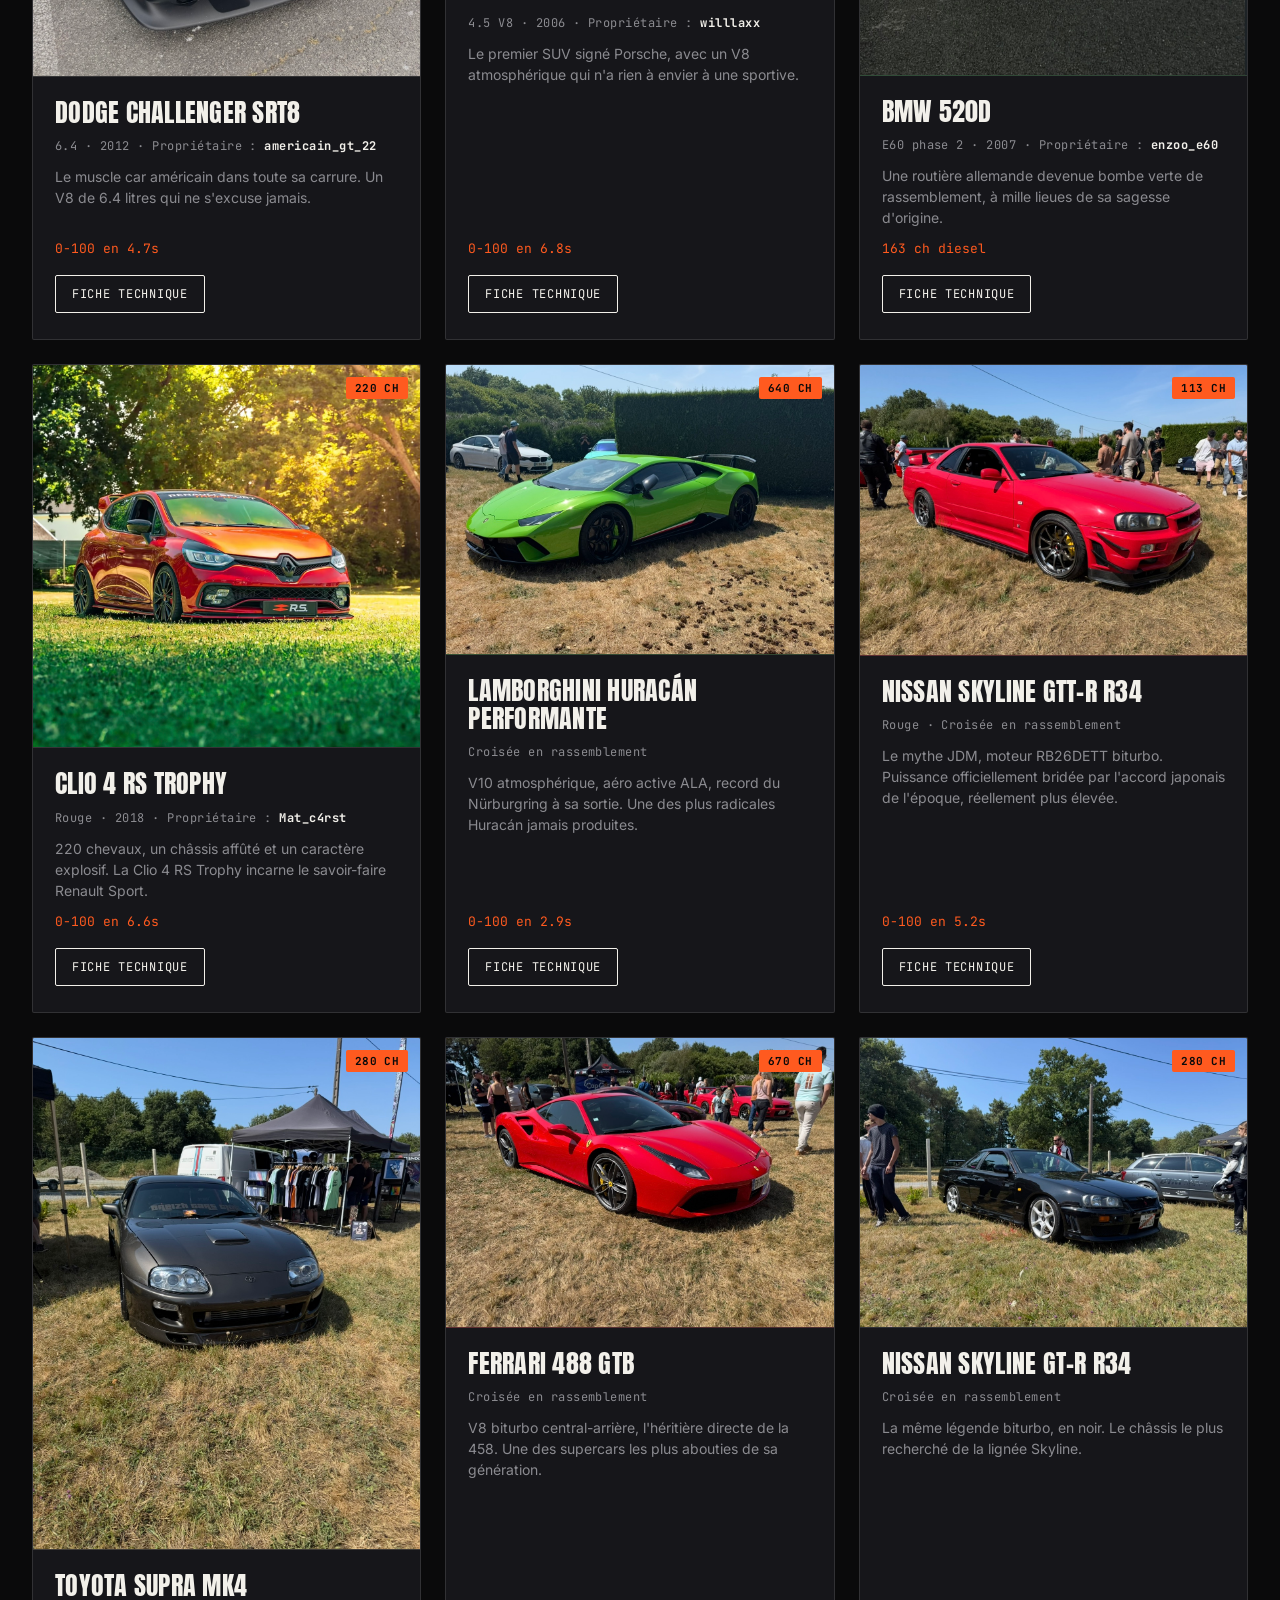
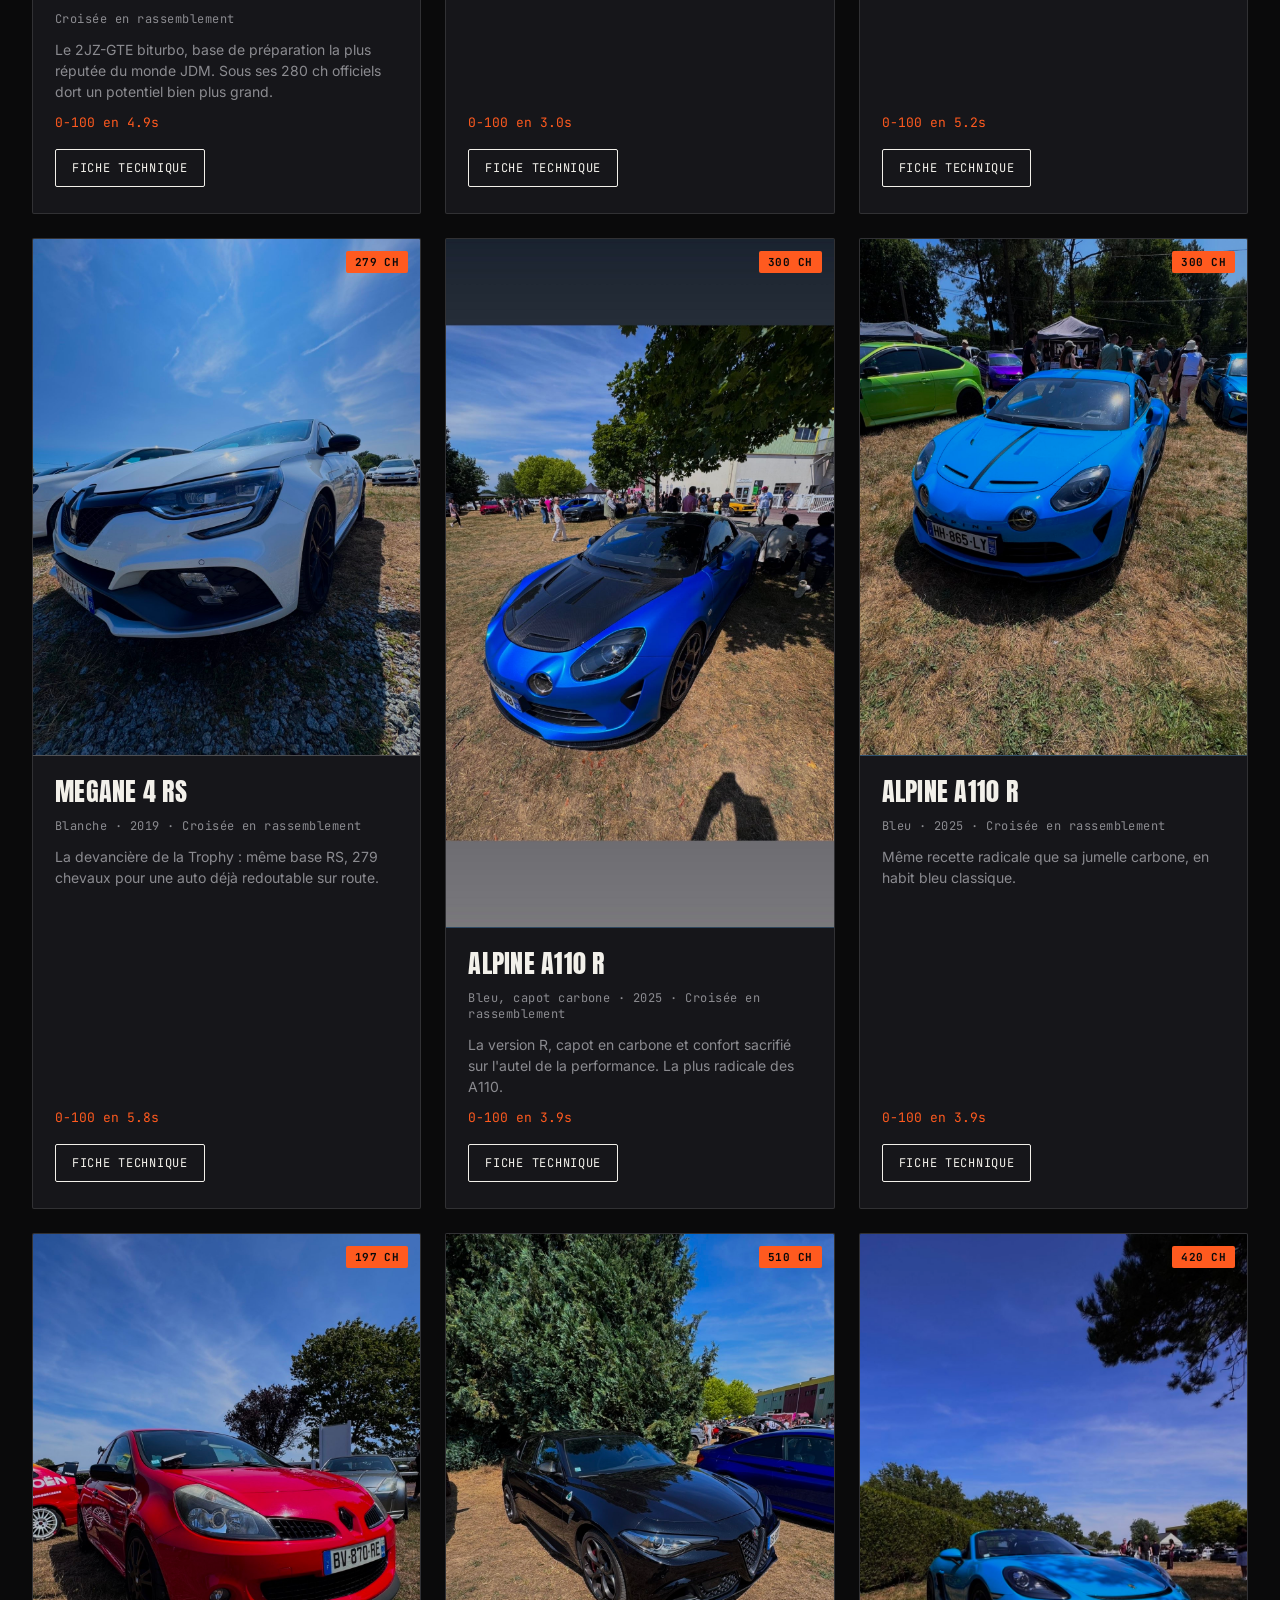
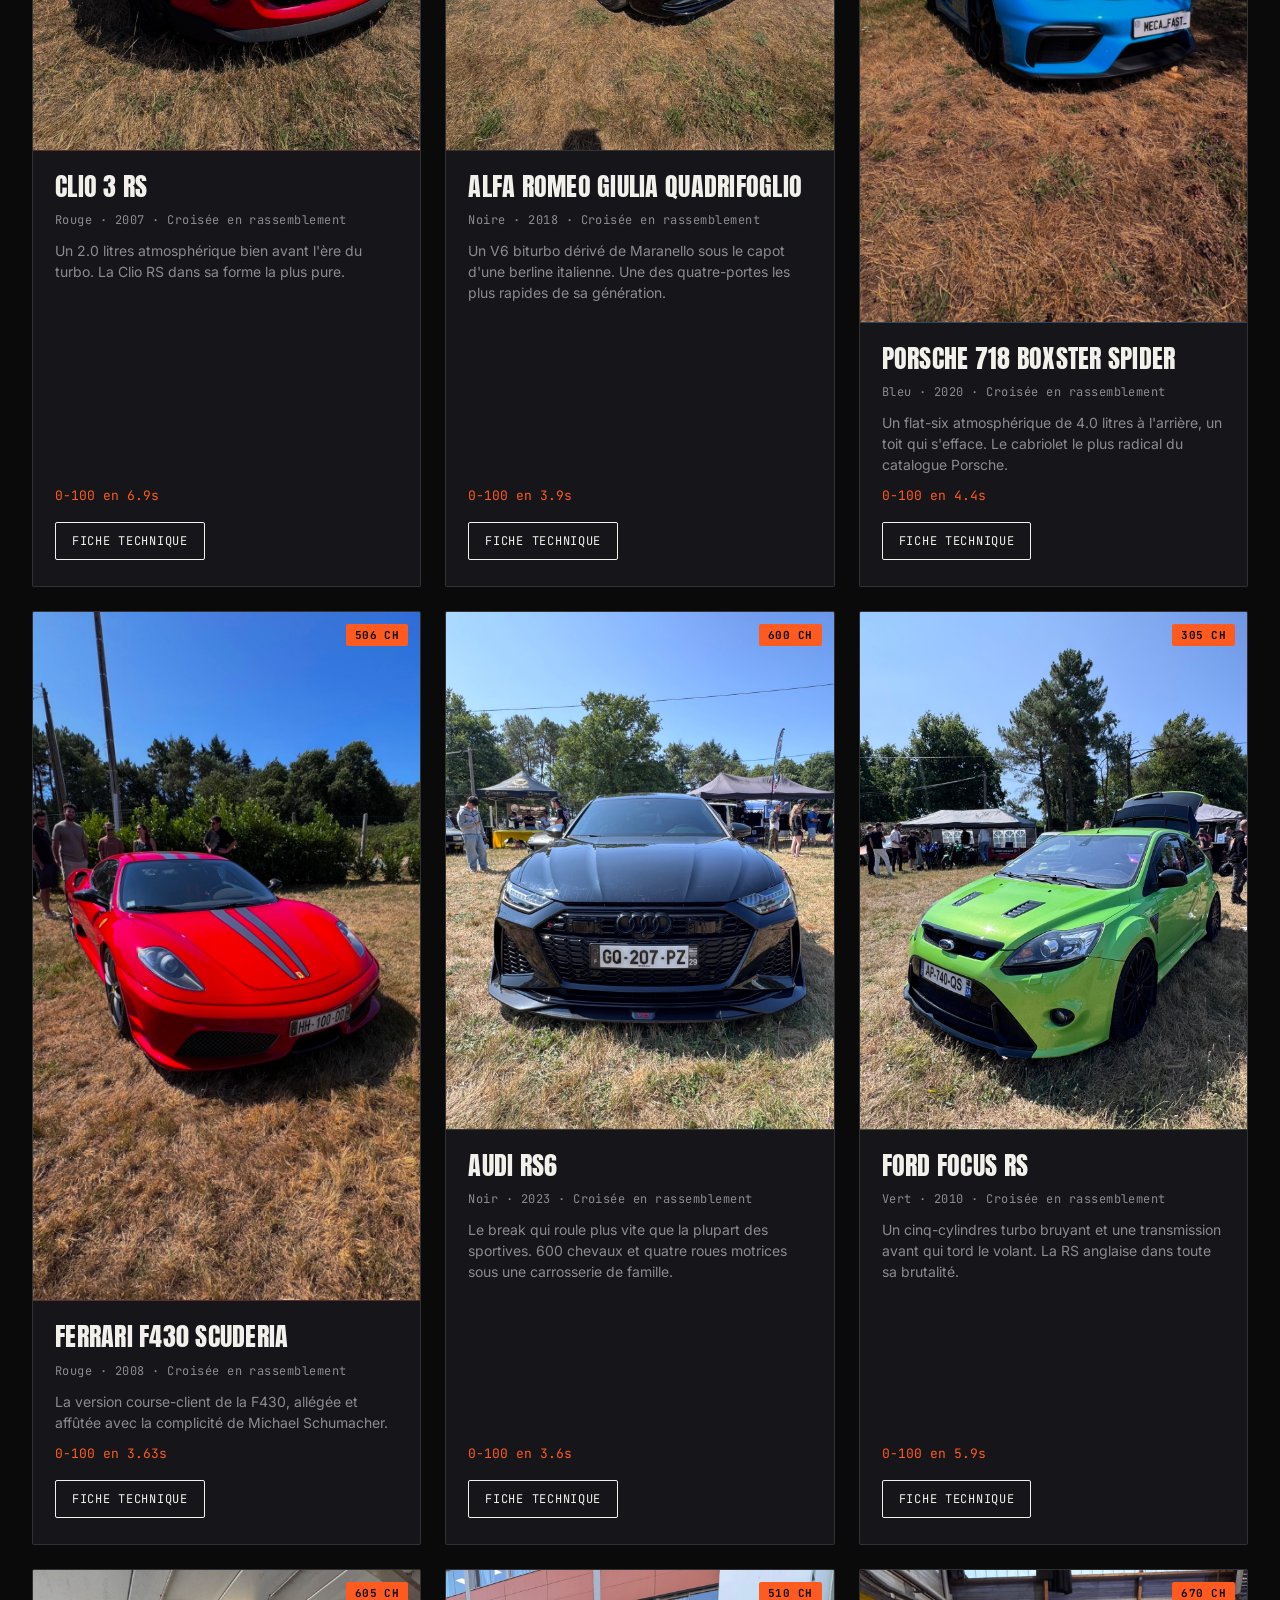
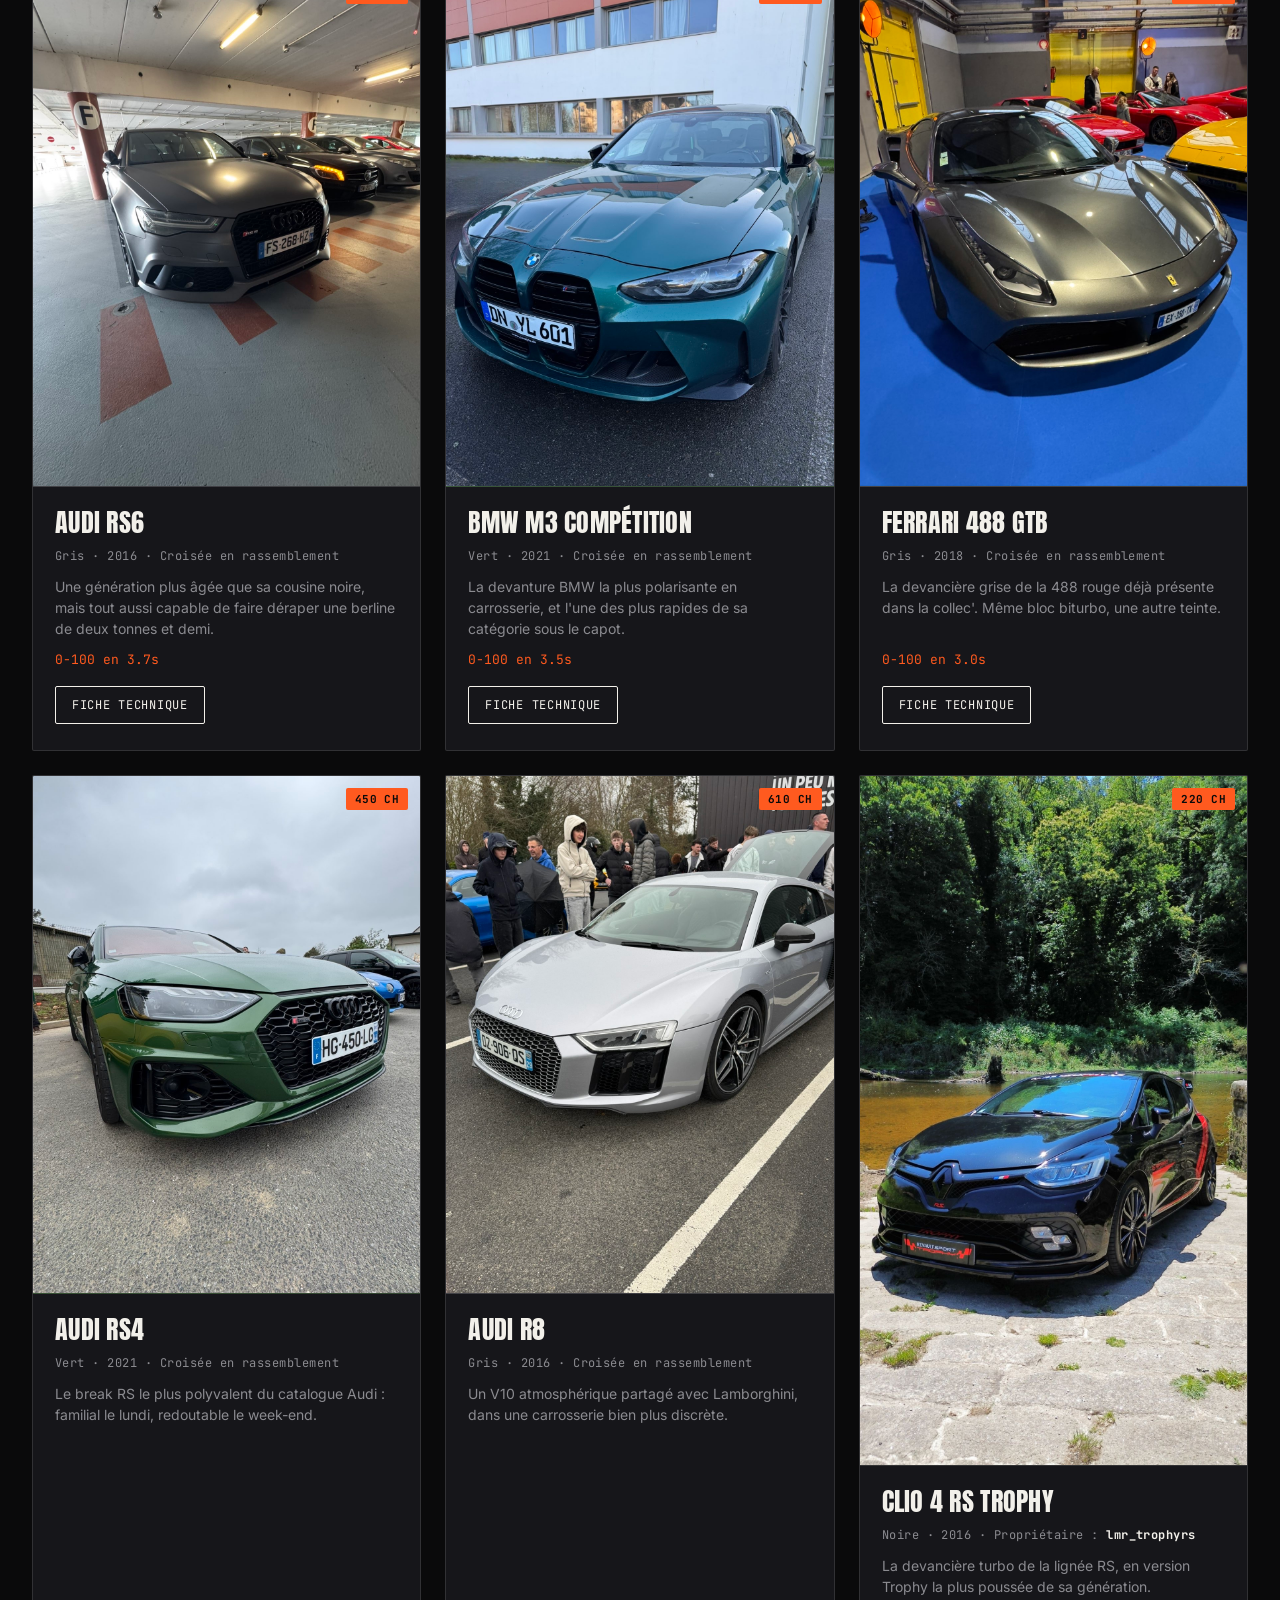
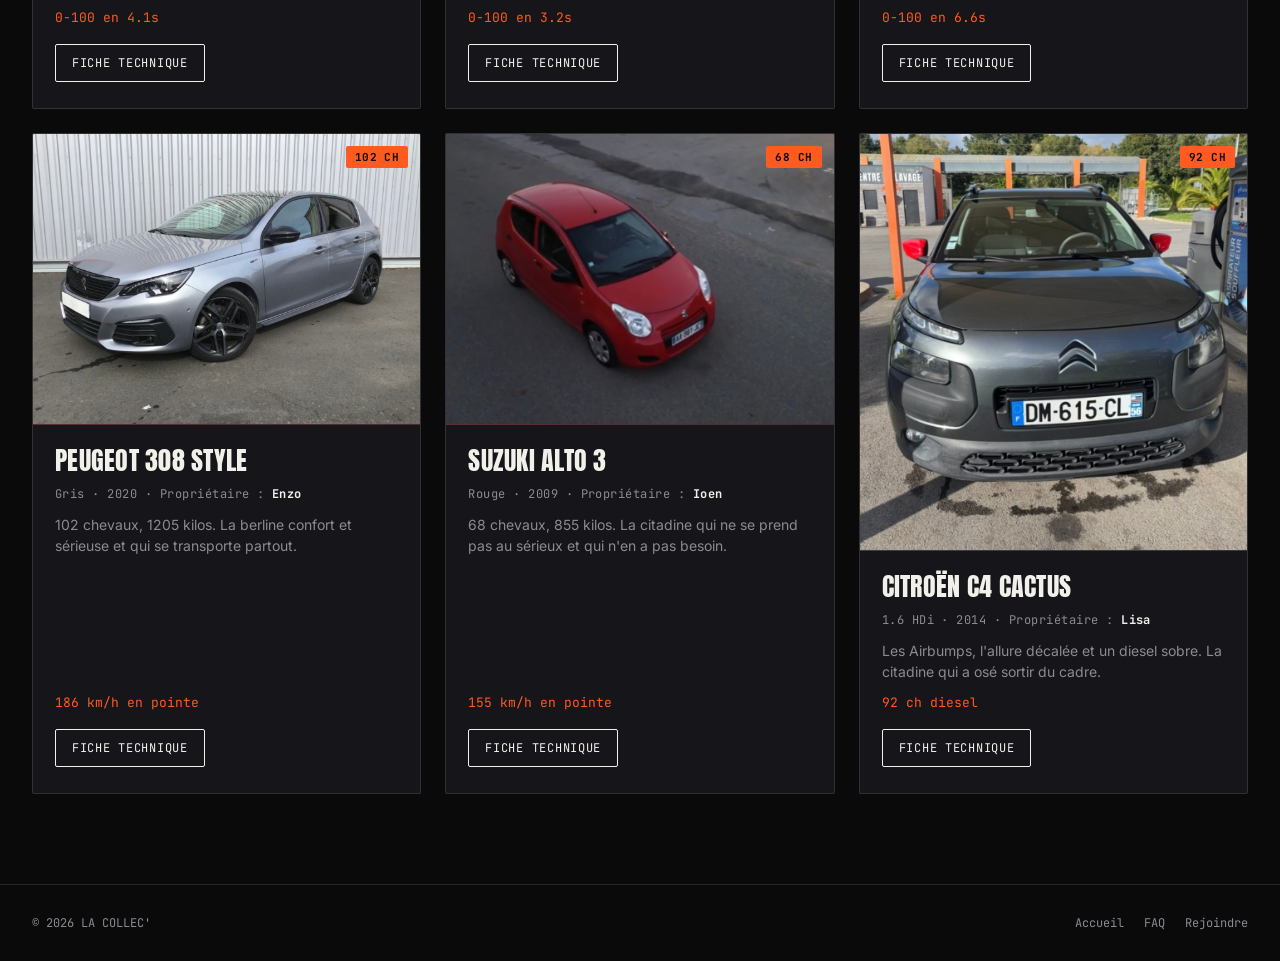
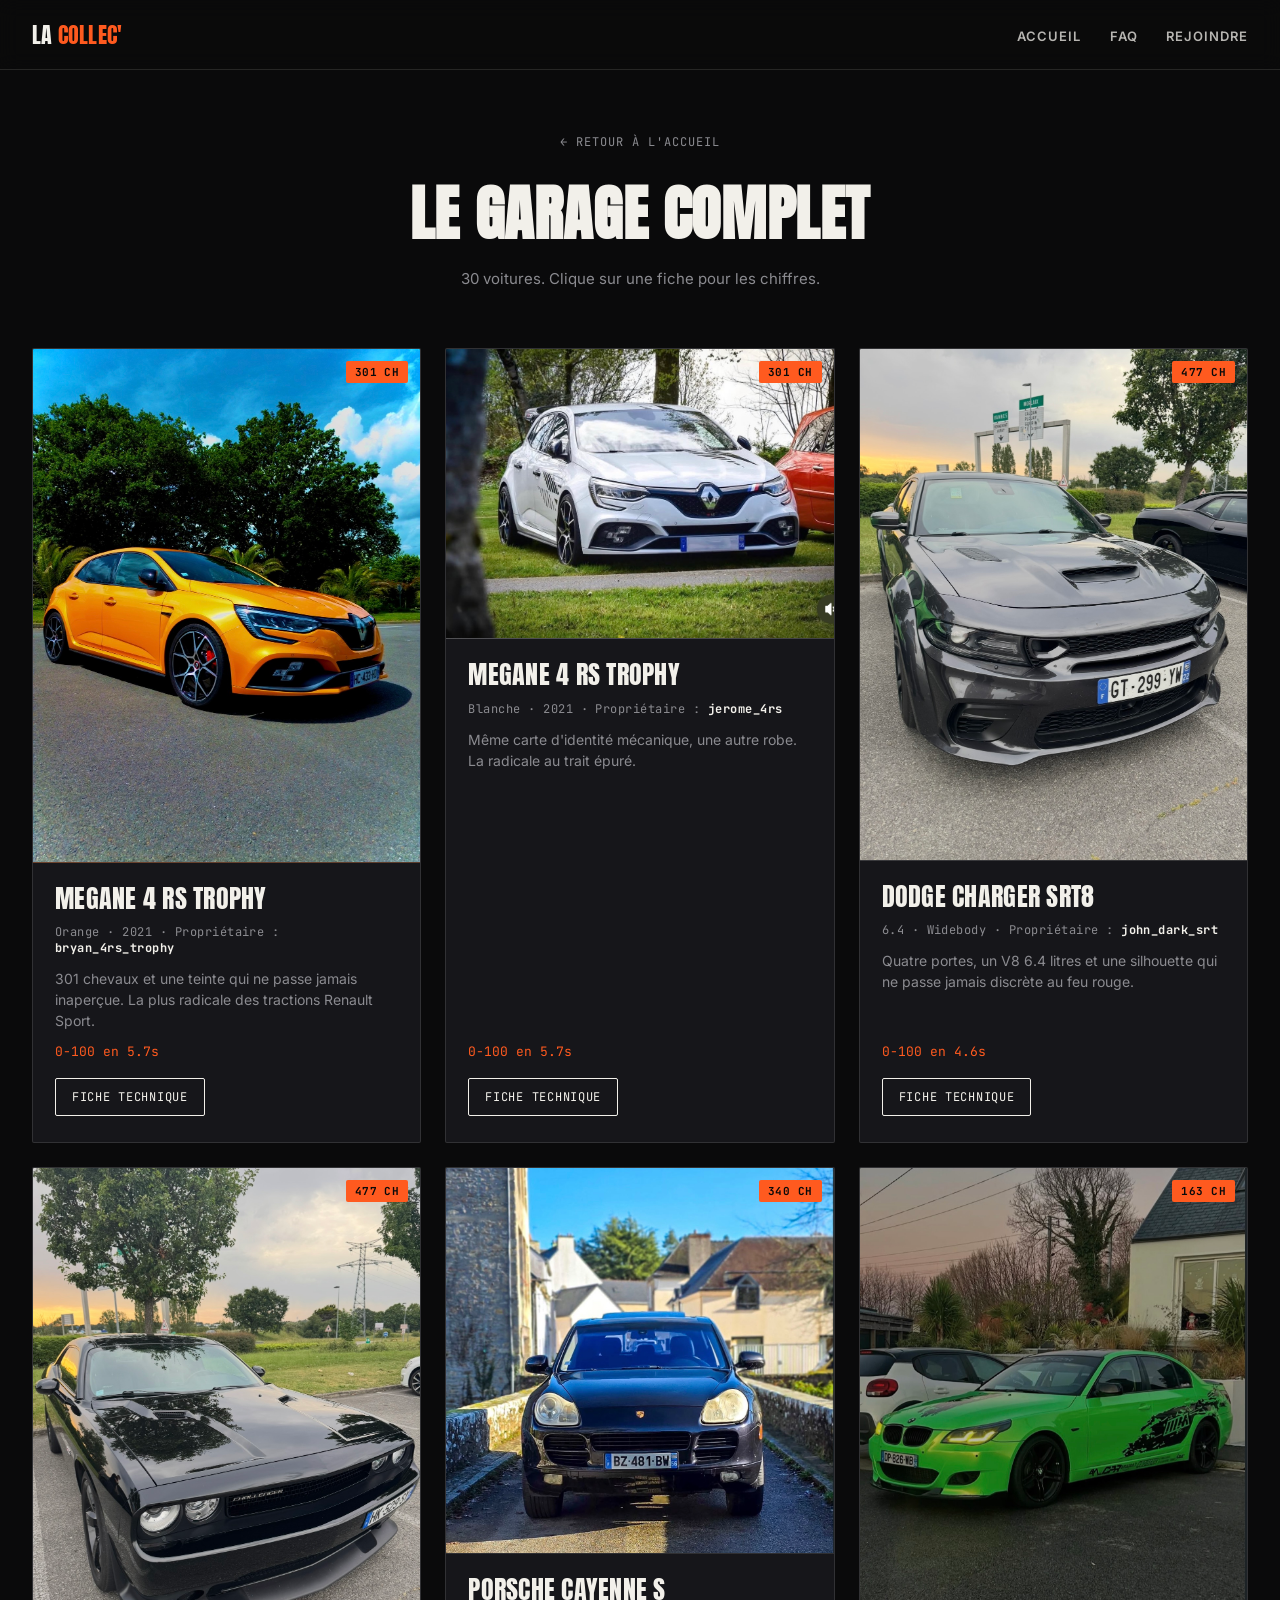
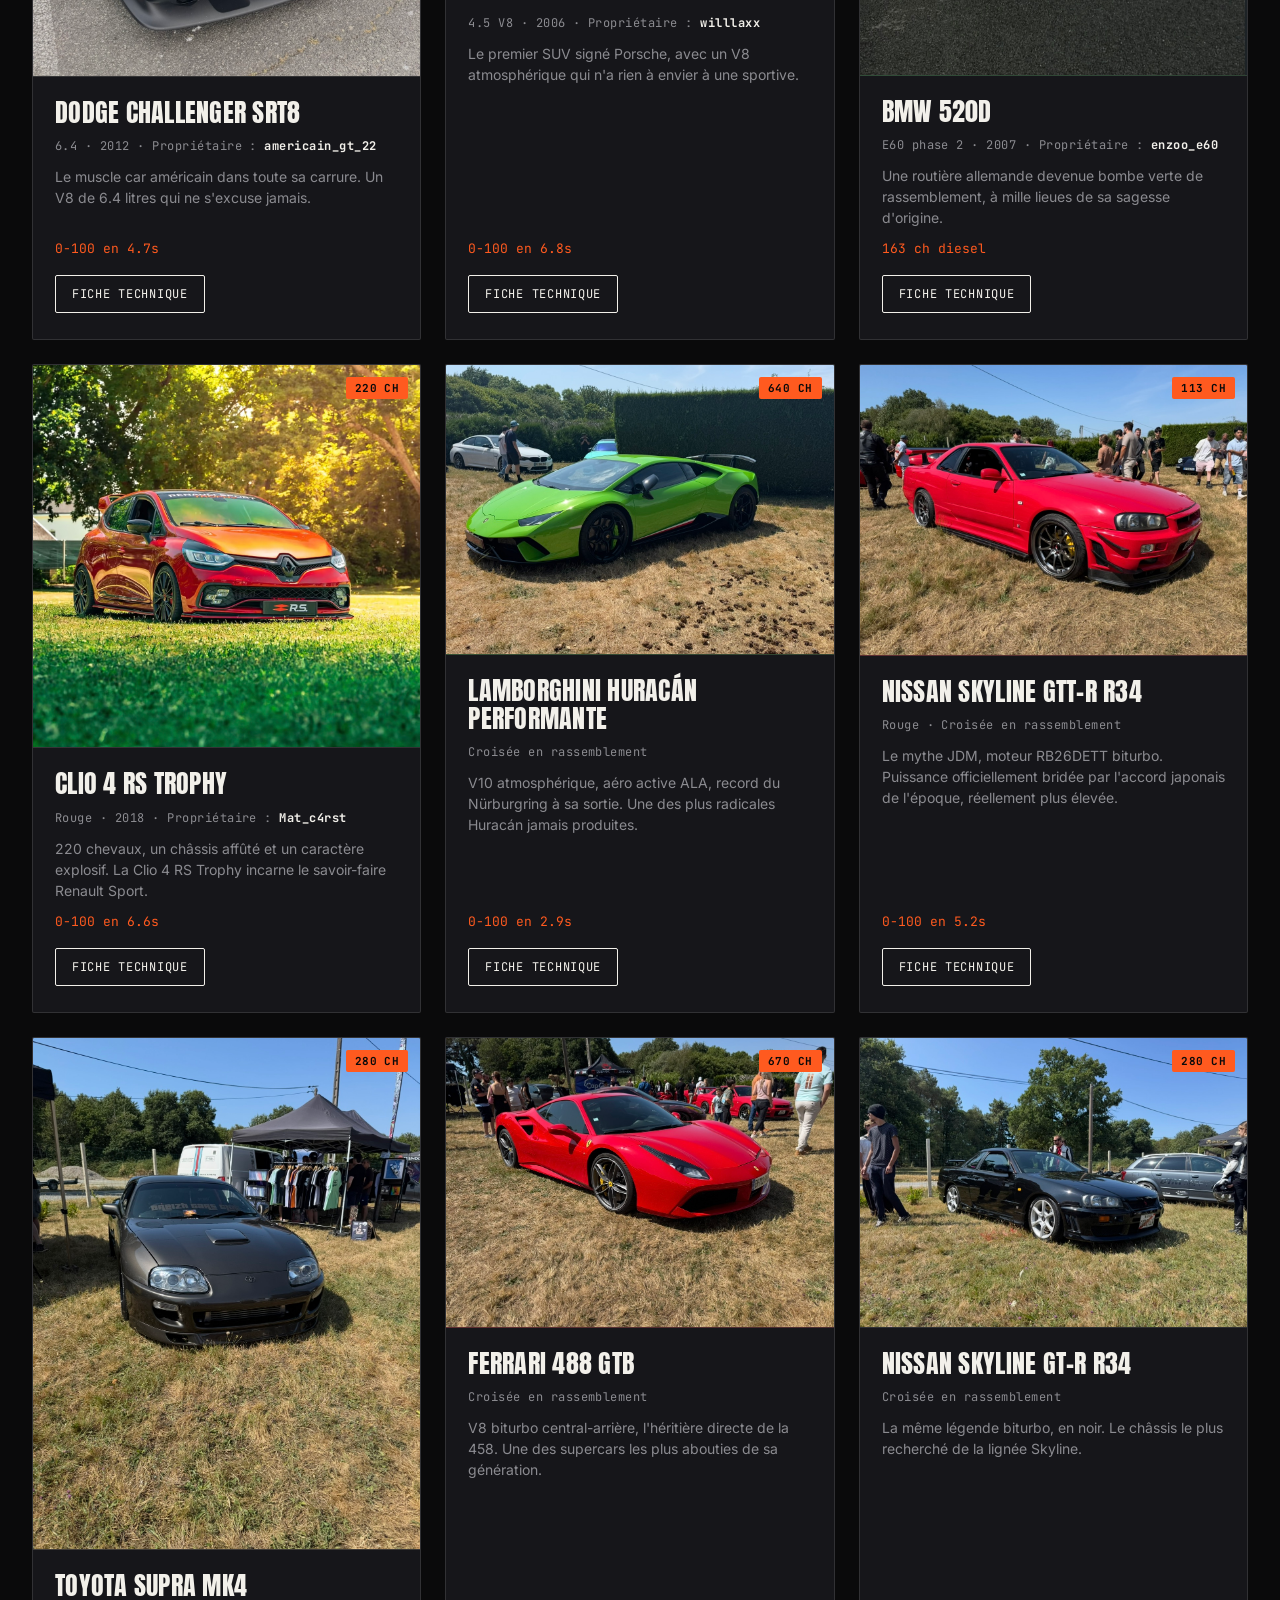
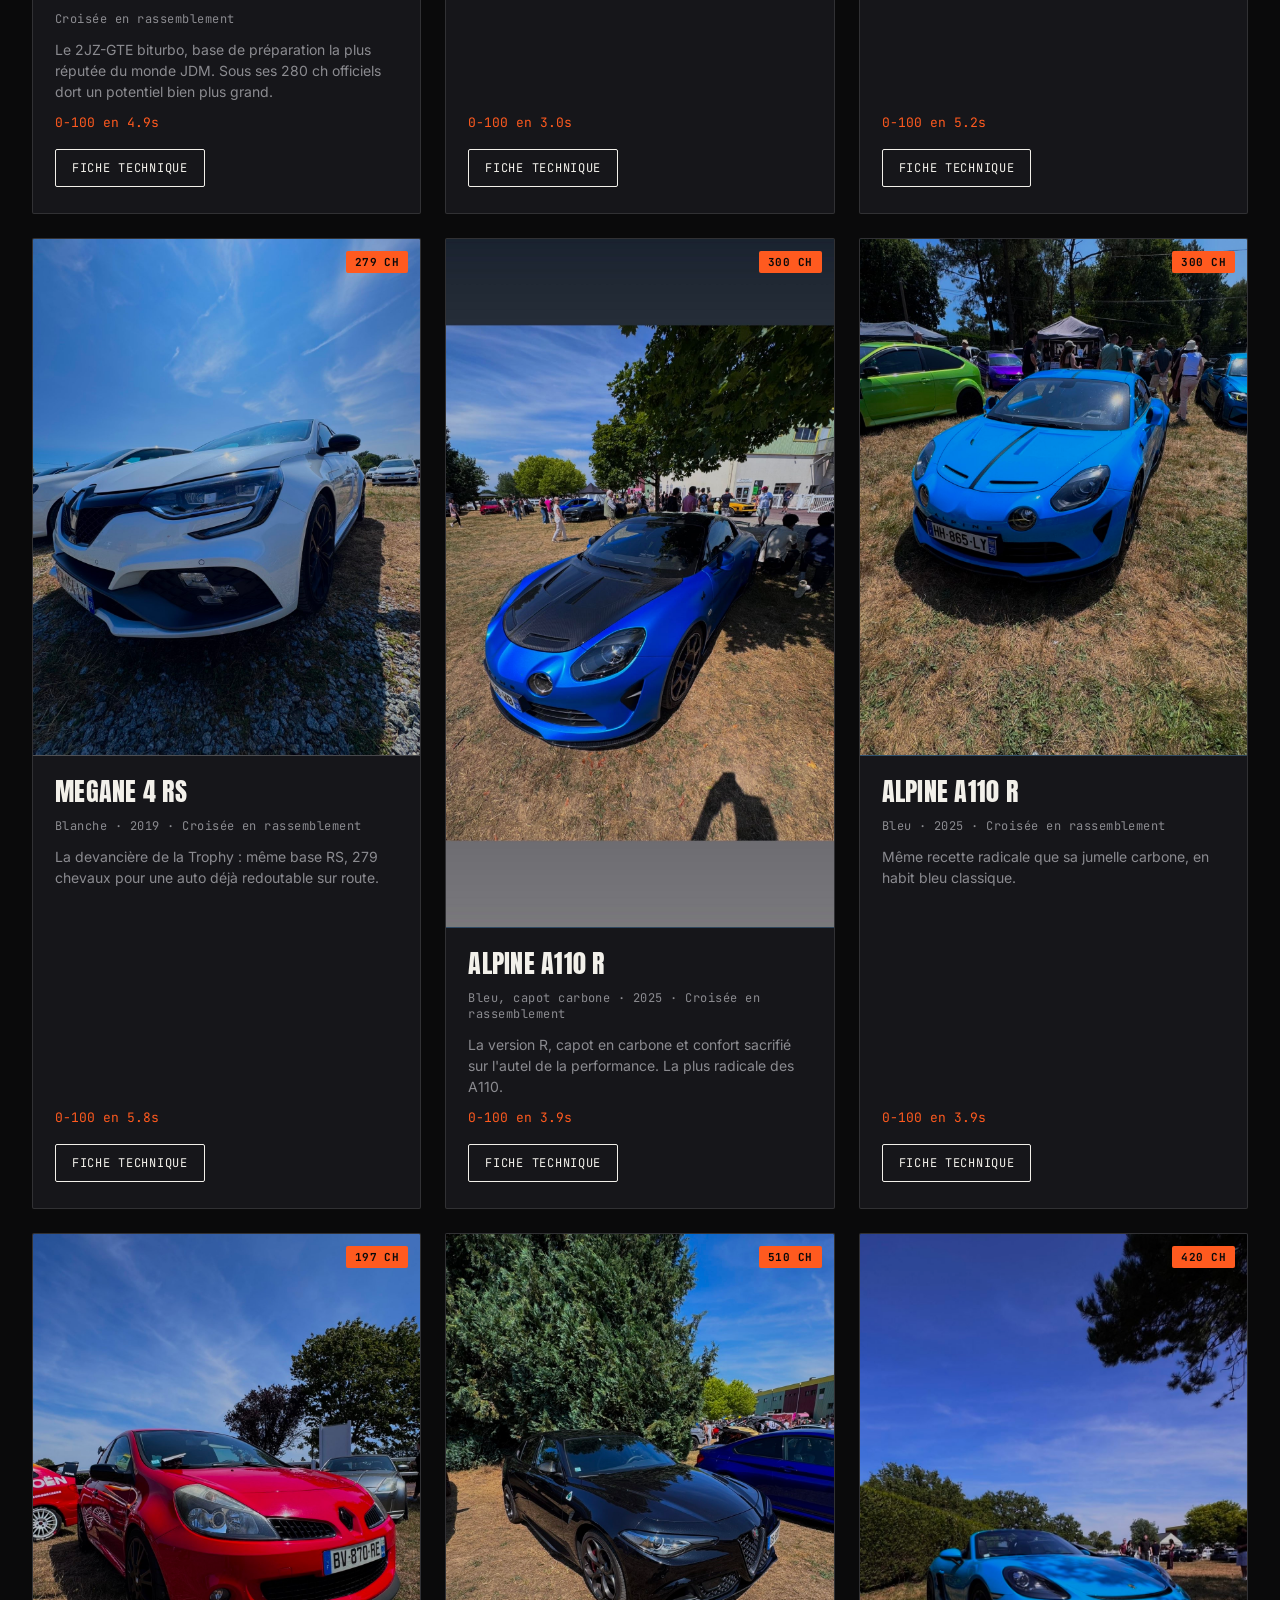
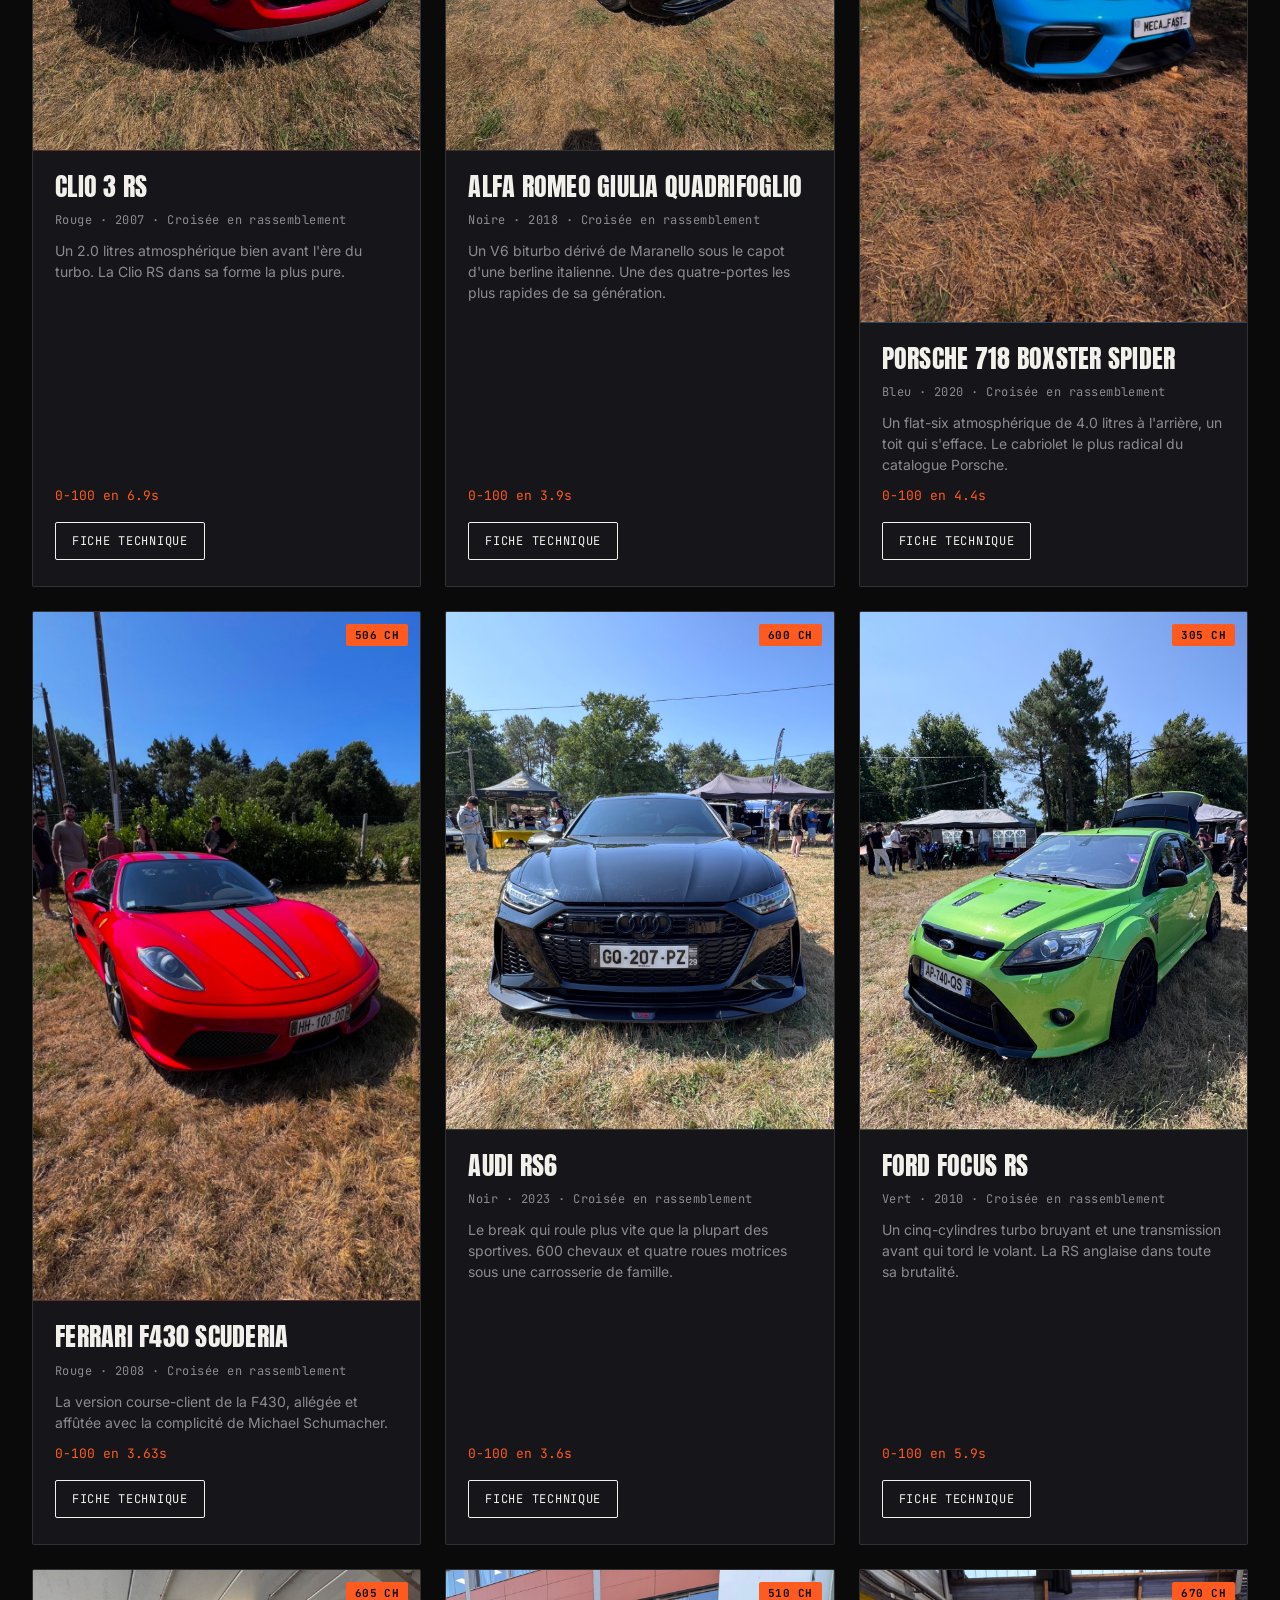
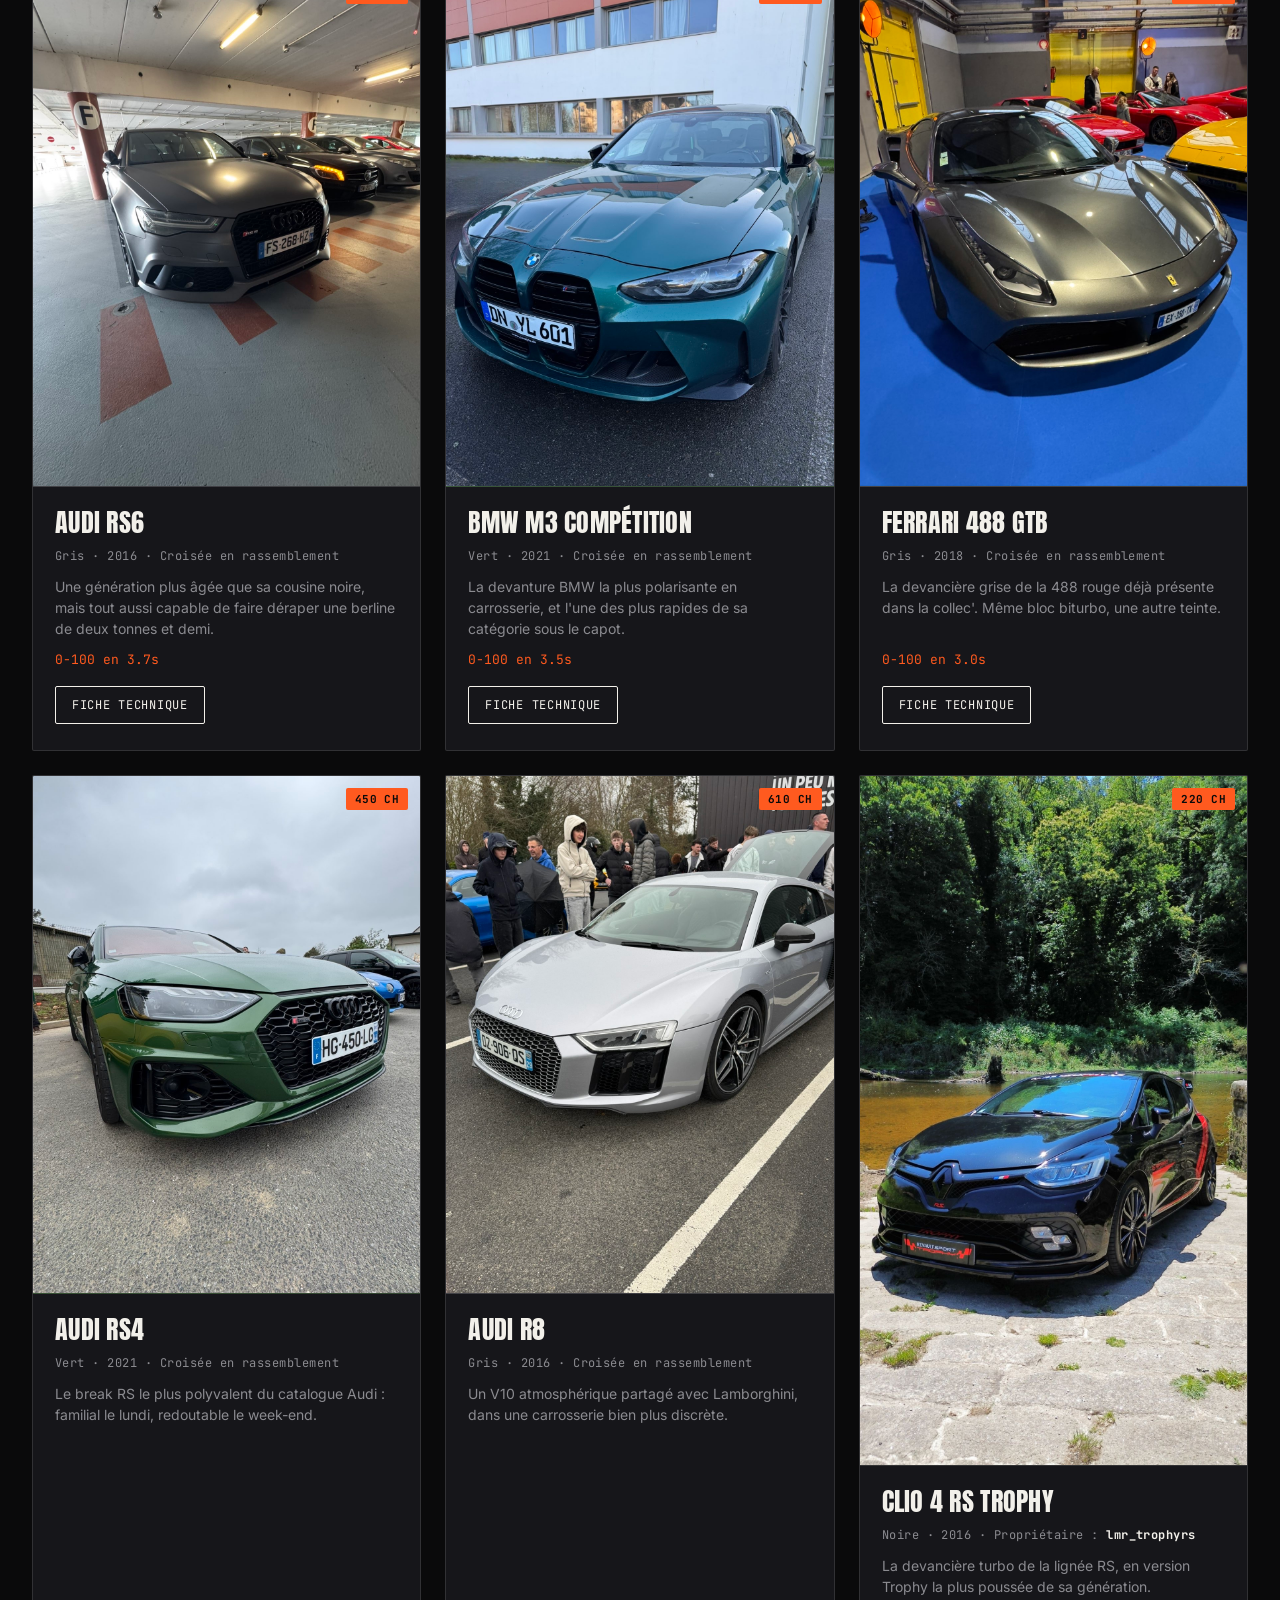
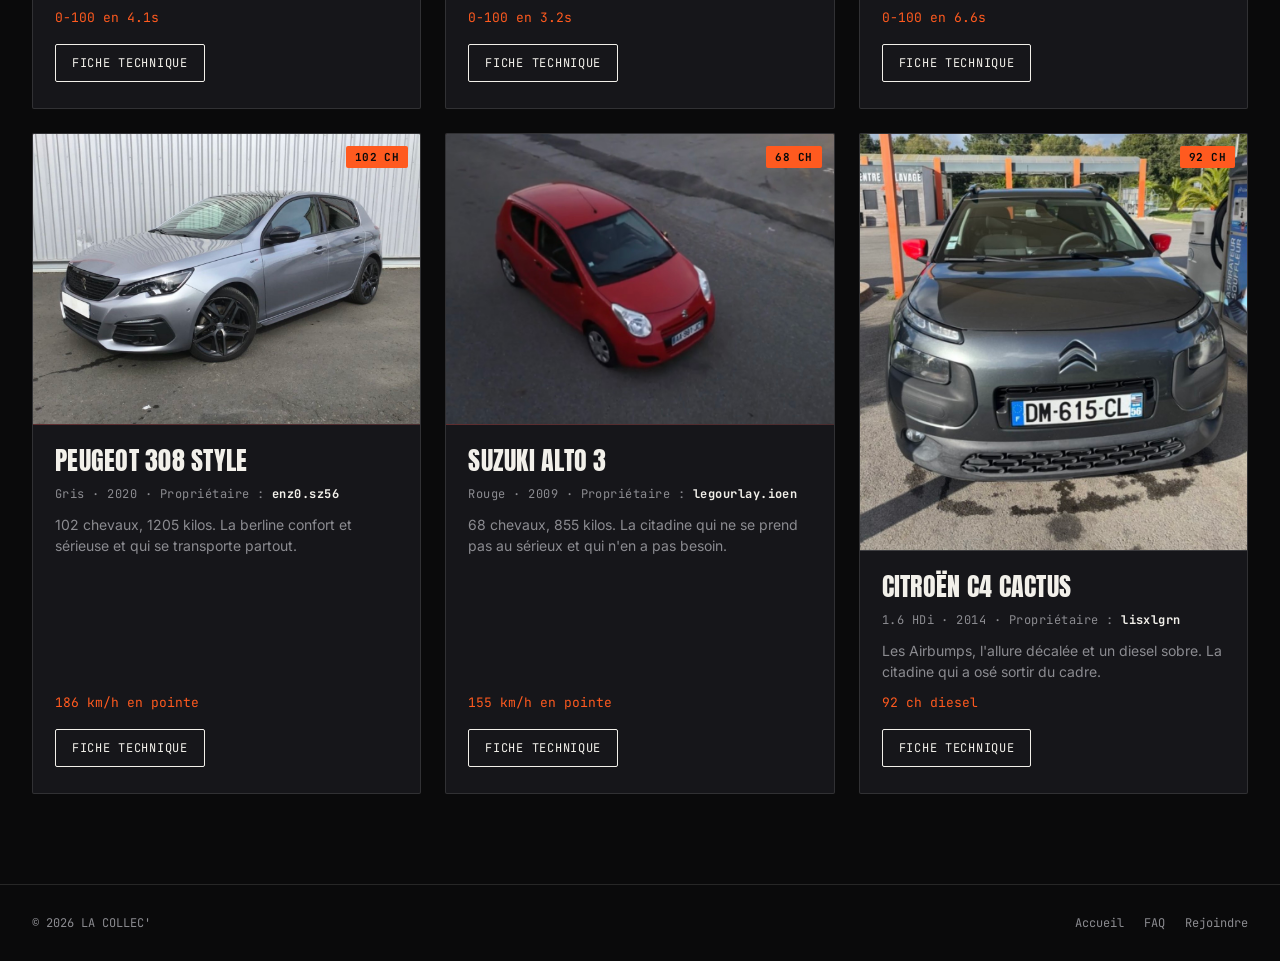
